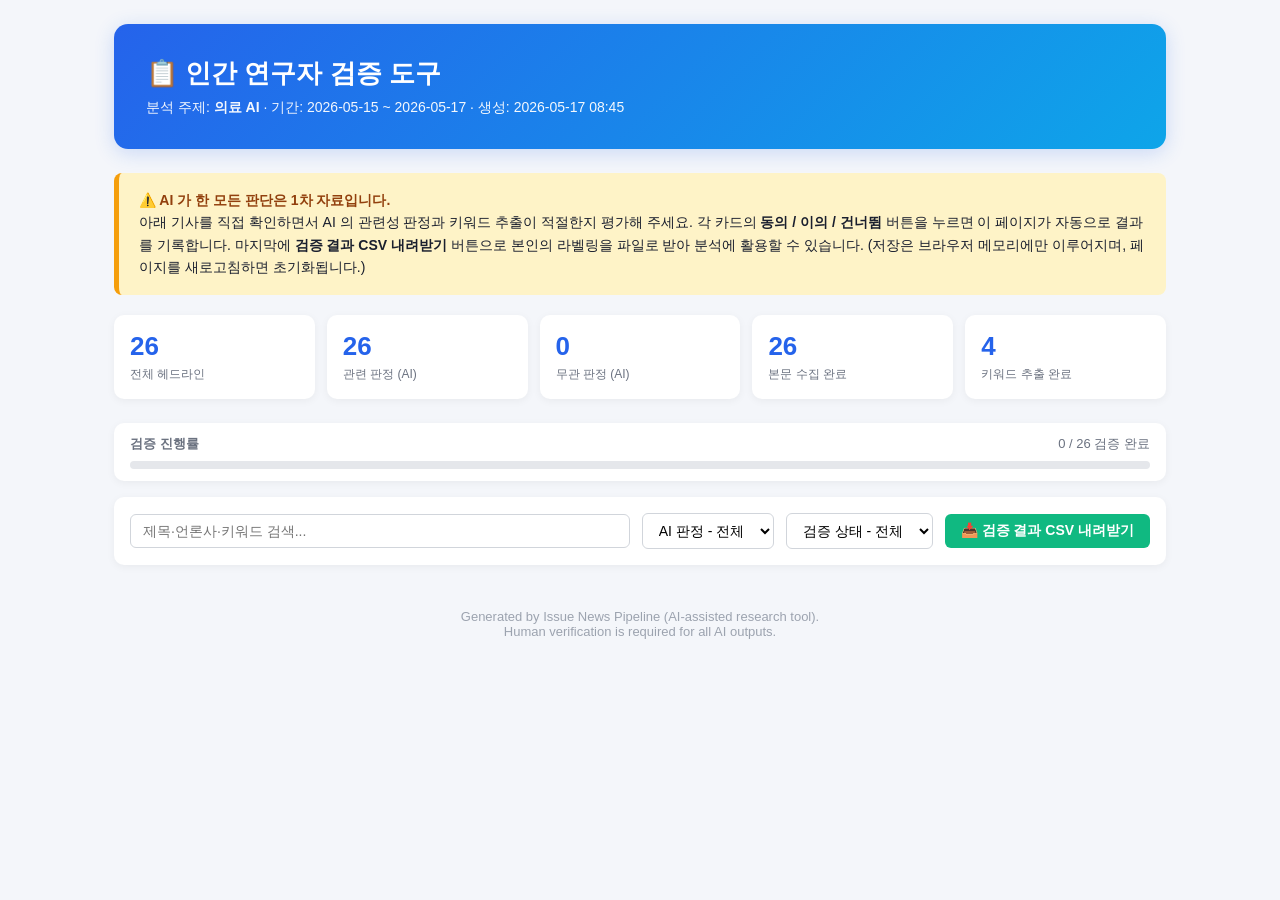
==== verify/verify_MEDICAL_AI.html @ 9b8d92ec "Update verify page for MEDICAL_AI at 2026-05-17 08:46" ====
<!DOCTYPE html>
<html lang="ko">
<head>
<meta charset="utf-8">
<title>의료 AI 검증 도구</title>
<style>
* { box-sizing: border-box; }
body {
    font-family: -apple-system, BlinkMacSystemFont, "Segoe UI", Helvetica, Arial,
                 "Apple SD Gothic Neo", "Malgun Gothic", sans-serif;
    margin: 0; background: #f4f6fa; color: #1a1f2e;
}
.wrap { max-width: 1100px; margin: 0 auto; padding: 24px; }
header {
    background: linear-gradient(135deg, #2563eb, #0ea5e9);
    color: white; padding: 32px; border-radius: 14px;
    margin-bottom: 24px; box-shadow: 0 4px 20px rgba(37,99,235,0.2);
}
header h1 { margin: 0 0 8px 0; font-size: 26px; }
header .sub { font-size: 14px; opacity: 0.95; }
.note {
    background: #fef3c7; border-left: 5px solid #f59e0b;
    padding: 16px 20px; border-radius: 8px; margin-bottom: 20px;
    font-size: 14px; line-height: 1.6;
}
.note strong { color: #92400e; }
.stats {
    display: grid; grid-template-columns: repeat(auto-fit, minmax(160px, 1fr));
    gap: 12px; margin-bottom: 24px;
}
.stat {
    background: white; padding: 16px; border-radius: 10px;
    box-shadow: 0 2px 8px rgba(0,0,0,0.05);
}
.stat .v { font-size: 26px; font-weight: 700; color: #2563eb; }
.stat .l { font-size: 12px; color: #6b7280; margin-top: 4px; }
.controls {
    background: white; padding: 16px; border-radius: 10px;
    margin-bottom: 20px; display: flex; gap: 12px; flex-wrap: wrap;
    align-items: center; box-shadow: 0 2px 8px rgba(0,0,0,0.05);
}
.controls input[type="text"] {
    flex: 1; min-width: 200px; padding: 8px 12px;
    border: 1px solid #d1d5db; border-radius: 6px; font-size: 14px;
}
.controls select {
    padding: 8px 12px; border: 1px solid #d1d5db;
    border-radius: 6px; font-size: 14px; background: white;
}
.btn {
    padding: 8px 16px; border: none; border-radius: 6px;
    font-size: 14px; font-weight: 600; cursor: pointer;
}
.btn-primary { background: #2563eb; color: white; }
.btn-primary:hover { background: #1d4ed8; }
.btn-success { background: #10b981; color: white; }
.btn-success:hover { background: #059669; }
.progress-bar {
    background: white; padding: 12px 16px; border-radius: 10px;
    margin-bottom: 16px; box-shadow: 0 2px 8px rgba(0,0,0,0.05);
}
.progress-bar .bar {
    height: 8px; background: #e5e7eb; border-radius: 4px; overflow: hidden;
}
.progress-bar .fill {
    height: 100%; background: linear-gradient(90deg, #10b981, #059669);
    width: 0%; transition: width 0.3s;
}
.progress-bar .text {
    display: flex; justify-content: space-between; font-size: 13px;
    color: #6b7280; margin-bottom: 8px;
}
.card {
    background: white; padding: 18px; border-radius: 10px;
    margin-bottom: 12px; box-shadow: 0 2px 8px rgba(0,0,0,0.05);
    border-left: 4px solid #e5e7eb;
}
.card.related   { border-left-color: #10b981; }
.card.unrelated { border-left-color: #9ca3af; }
.card.verified-agree    { background: #ecfdf5; }
.card.verified-disagree { background: #fef2f2; }
.card .meta {
    display: flex; gap: 12px; font-size: 12px; color: #6b7280;
    margin-bottom: 8px; flex-wrap: wrap;
}
.card .badge {
    padding: 2px 8px; border-radius: 10px; font-weight: 600;
}
.badge.related   { background: #d1fae5; color: #065f46; }
.badge.unrelated { background: #f3f4f6; color: #4b5563; }
.card h3 {
    margin: 0 0 8px 0; font-size: 16px; color: #1f2937;
}
.card h3 a { color: inherit; text-decoration: none; }
.card h3 a:hover { color: #2563eb; text-decoration: underline; }
.card .preview {
    font-size: 13px; color: #4b5563; margin-bottom: 10px;
    line-height: 1.6;
}
.card .reason {
    background: #f9fafb; padding: 8px 12px; border-radius: 6px;
    font-size: 13px; color: #4b5563; margin-bottom: 10px;
    border-left: 3px solid #d1d5db;
}
.card .reason b { color: #1f2937; }
.card .keywords {
    display: flex; gap: 6px; flex-wrap: wrap; margin-bottom: 10px;
}
.card .keywords .k {
    background: #dbeafe; color: #1e40af; padding: 2px 8px;
    border-radius: 10px; font-size: 12px;
}
.card .actions {
    display: flex; gap: 8px; flex-wrap: wrap;
    margin-top: 10px; padding-top: 10px; border-top: 1px solid #f3f4f6;
}
.card .actions .label {
    font-size: 13px; color: #6b7280; margin-right: 4px;
    align-self: center;
}
.card .actions button {
    padding: 6px 12px; border: 1px solid #d1d5db;
    background: white; border-radius: 6px; cursor: pointer;
    font-size: 13px; font-weight: 500;
}
.card .actions button:hover { background: #f9fafb; }
.card .actions button.active.agree {
    background: #10b981; color: white; border-color: #10b981;
}
.card .actions button.active.disagree {
    background: #ef4444; color: white; border-color: #ef4444;
}
.card .actions button.active.skip {
    background: #6b7280; color: white; border-color: #6b7280;
}
.card .note-input {
    margin-top: 8px; width: 100%; padding: 6px 10px;
    border: 1px solid #e5e7eb; border-radius: 6px; font-size: 13px;
    display: none;
}
.card.verified-disagree .note-input { display: block; }
footer {
    text-align: center; padding: 24px; color: #9ca3af; font-size: 13px;
}
#empty {
    background: white; padding: 40px; border-radius: 10px;
    text-align: center; color: #9ca3af;
}
</style>
</head>
<body>
<div class="wrap">

<header>
    <h1>📋 인간 연구자 검증 도구</h1>
    <div class="sub">분석 주제: <b>의료 AI</b>  ·  기간: 2026-05-15 ~ 2026-05-17  ·  생성: 2026-05-17 08:45</div>
</header>

<div class="note">
    <strong>⚠️ AI 가 한 모든 판단은 1차 자료입니다.</strong><br>
    아래 기사를 직접 확인하면서 AI 의 관련성 판정과 키워드 추출이 적절한지 평가해 주세요.
    각 카드의 <b>동의 / 이의 / 건너뜀</b> 버튼을 누르면 이 페이지가 자동으로 결과를 기록합니다.
    마지막에 <b>검증 결과 CSV 내려받기</b> 버튼으로 본인의 라벨링을 파일로 받아 분석에 활용할 수 있습니다.
    (저장은 브라우저 메모리에만 이루어지며, 페이지를 새로고침하면 초기화됩니다.)
</div>

<div class="stats">
    <div class="stat"><div class="v">26</div><div class="l">전체 헤드라인</div></div>
    <div class="stat"><div class="v">26</div><div class="l">관련 판정 (AI)</div></div>
    <div class="stat"><div class="v">0</div><div class="l">무관 판정 (AI)</div></div>
    <div class="stat"><div class="v">26</div><div class="l">본문 수집 완료</div></div>
    <div class="stat"><div class="v">4</div><div class="l">키워드 추출 완료</div></div>
</div>

<div class="progress-bar">
    <div class="text">
        <span><b>검증 진행률</b></span>
        <span id="prog-text">0 / 26 검증 완료</span>
    </div>
    <div class="bar"><div class="fill" id="prog-fill"></div></div>
</div>

<div class="controls">
    <input type="text" id="search" placeholder="제목·언론사·키워드 검색...">
    <select id="filter-judge">
        <option value="all">AI 판정 - 전체</option>
        <option value="1">관련만</option>
        <option value="0">무관만</option>
    </select>
    <select id="filter-verify">
        <option value="all">검증 상태 - 전체</option>
        <option value="none">미검증만</option>
        <option value="agree">동의만</option>
        <option value="disagree">이의만</option>
        <option value="skip">건너뜀만</option>
    </select>
    <button class="btn btn-success" onclick="downloadCSV()">📥 검증 결과 CSV 내려받기</button>
</div>

<div id="cards"></div>
<div id="empty" style="display:none;">표시할 기사가 없습니다.</div>

<footer>
    Generated by Issue News Pipeline (AI-assisted research tool).<br>
    Human verification is required for all AI outputs.
</footer>

</div>

<script>
const CARDS = [{"url": "https://n.news.naver.com/mnews/article/087/0001193594?sid=102", "date": "20260517", "press": "강원일보", "title": "한림성심대 ‘AID 전환 중점 전문대학 지원사업’ 선정", "preview": "이번 사업은 재단 병원 인프라를 활용해AI의료실무 교육 체계를 정립하는 등AI기반 교육 인프라 구축을 목표로 했다. 또 전 계열 전공별AI·DX 융합 교육을 기반으로 실무 인재 양성도 추진한다. 핵심 전략은 △H-AIDE BASE 구축 △수요자 맞춤형 X-AI융합 실무 교육체제 구축 △AI기반 교수학습 혁신...", "is_related": 1, "reason": "기사의 내용이 의료 AI와 관련된 주제를 다루고 있을 가능성이 있음", "keywords": {}, "body_len": 675}, {"url": "https://n.news.naver.com/mnews/article/011/0004621521?sid=103", "date": "20260517", "press": "서울경제", "title": "“1000건 넘게 수술한 의사보다 낫다” 간 섬유화 예측하는AI등장[헬시...", "preview": "간암 환자의 수술 전략을 결정하는 핵심 정보인 간 섬유화 정도를 수술 중 실시간으로 정확하게 예측하는 인공지능(AI) 기술이 국내의료진에 의해 개발됐다. 간암 수술을 1000건 이상 집도한 외과 의사보다 정확하다는 평가도 나왔다. 삼성서울병원은 최규성·오남기 이식외과 교수와 유학제AI연구센터...", "is_related": 1, "reason": "의료 AI와 관련된 내용을 다루고 있기 때문입니다.", "keywords": {"간 섬유": 6, "간암": 3, "모델": 3, "수술": 3, "임상": 3, "환자": 3, "정확": 2, "진단": 2, "딥러닝": 2, "인공지능": 1}, "body_len": 1467}, {"url": "https://n.news.naver.com/mnews/article/030/0003428362?sid=102", "date": "20260517", "press": "전자신문", "title": "공공병원AI클라우드 전환사업 논란…“범위·기간 모두 과중”", "preview": "국립중앙의료원과 서울의료원을 우선 대상으로AI클라우드 기반 HIS를 구축·적용한다. 두의료원 적용 결과를 토대로 향후 전국 35개 지방 공공의료원으로 확산할 계획이다. 문제는 사업 성격이 '실증'과 '구축'을 동시에 포괄하고 있다는 점이다. 사업자는 전자의무기록(EMR), 처방전달시스템(OCS)...", "is_related": 1, "reason": "기사의 내용이 의료 AI와 관련된 주제를 다루고 있기 때문입니다.", "keywords": {}, "body_len": 1508}, {"url": "https://n.news.naver.com/mnews/article/030/0003428321?sid=102", "date": "20260517", "press": "전자신문", "title": "정은경 장관, 정부대표단 수석대표로 세계보건총회 참석", "preview": "아울러 정 장관은 총회 기간 중 인도네시아, 필리핀, 우크라이나 등 주요 회원국 보건부 장관과 양자 면담을 갖고 △보건의료협력 양해각서(MOU) 체결·갱신 △AI기본의료협력 △의료인 연수 협력 등 국가 간 협력 의제를 폭넓게 논의할 예정이다. 정은경 장관은 “올해 WHO 총회는 故 이종욱 사무총장 서거...", "is_related": 1, "reason": "기사의 내용이 의료 AI와 관련된 주제를 다루고 있을 가능성이 있음", "keywords": {}, "body_len": 1042}, {"url": "https://n.news.naver.com/mnews/article/030/0003428284?sid=100", "date": "20260517", "press": "전자신문", "title": "[6·3 지선 릴터뷰]민형배 “전남·광주 통합 골든타임…AI·에너지 대전...", "preview": "전체의 80%인 16조원은AI·반도체·우주·RE100 산업단지 등 첨단산업 투자에 사용하고, 10%는 청년 주거와 인재 양성, 나머지 10%는 돌봄·의료등 사회안전망 구축에 투입할 계획이다. 민 후보는 “통합특별시가 전략적으로 투자해 기업 지분을 확보하는 방식으로 300조원 이상의 민간 투자를 끌어낼 수 있다”고...", "is_related": 1, "reason": "기사의 내용이 의료 AI와 관련된 주제를 다루고 있을 가능성이 있음", "keywords": {}, "body_len": 2312}, {"url": "https://n.news.naver.com/mnews/article/030/0003428213?sid=105", "date": "20260517", "press": "전자신문", "title": "랜섬웨어 공포에 병원이 움직였다…의료보안관제 가입 급증", "preview": "정부가의료 AI도입 활성화에 나서고 환자 데이터 교류와 공동연구가 활발해진 점도 영향을 미쳤다. 의료 데이터 활용이 확대되는 만큼 유출 가능성에 대한 우려도 커졌기 때문이다. 한국보건사회연구원이 국내 의료기관 사이버 보안 침해 사례를 분석한 결과 공격은 주로 의료기관 핵심 운영 자산에...", "is_related": 1, "reason": "기사의 내용이 의료 AI와 관련된 주제를 다루고 있을 가능성이 있음", "keywords": {}, "body_len": 1359}, {"url": "https://n.news.naver.com/mnews/article/032/0003446058?sid=103", "date": "20260516", "press": "경향신문", "title": "“ ‘지·필·공(지역·필수·공공의료)’ 대표…AI더해 플랫폼 병원 모...", "preview": "지역사회의 필수의료를 최전선에서 담당해야 한다는 책무는 무겁지만 공적의료를 제공하면서 불가피하게 감당해야 할 부담이 경영지표상의 적자로 나타나는 데엔 비판이 뒤따른다. 또한 공공의료의 질적 수준을 높여야 한다는 목소리는 큰 반면 그에 걸맞은 지원에는 인색해지는 현실 역시 만만치 않다. 지역...", "is_related": 1, "reason": "기사의 내용이 의료 AI와 관련된 주제를 다루고 있을 가능성이 있음", "keywords": {}, "body_len": 3496}, {"url": "https://n.news.naver.com/mnews/article/022/0004128494?sid=103", "date": "20260516", "press": "세계일보", "title": "인류 문명 재건할 ‘양자 전능 시대’ 온다", "preview": "0 시대가 산업과 경제,의료, 금융, 기후 대응 분야를 어떻게 바꿔놓을지 구체적으로 전망한다. 저자는 20세기의 ‘퀀텀 1.0’이 양자세계의 기묘한 현상을 발견하고 이해하는 시대였다면, ‘퀀텀 2.0’은 그 기묘함 자체를 기술 자원으로 활용하는 시대라고 설명한다.AI생성 이미지 책에 따르면, 20세기의...", "is_related": 1, "reason": "기사의 내용이 의료 AI와 관련된 주제를 다루고 있기 때문입니다.", "keywords": {}, "body_len": 2706}, {"url": "https://n.news.naver.com/mnews/article/353/0000055449?sid=102", "date": "20260516", "press": "중앙SUNDAY", "title": "우리 곁의 펫지피티", "preview": "미국 식품의약국(FDA)도AI반려·돌봄 로봇이 치매 환자의 고립감 완화와 고령층의 우울증 해소 등에 도움을 준다고 인정하고 기준을 충족한AI로봇을 정식의료기기로 승인하고 있다. 이귀옥 세종대 교수는 “최근 연구에 따르면AI반려·돌봄 로봇의 효용성을 높이기 위해서는 간호사나 요양보호사...", "is_related": 1, "reason": "기사의 내용이 의료 AI와 관련된 주제를 다루고 있을 가능성이 있음", "keywords": {}, "body_len": 2565}, {"url": "https://n.news.naver.com/mnews/article/005/0001849105?sid=101", "date": "20260515", "press": "국민일보", "title": "국방 자주권 위한 ‘소버린AI’ 첫발… SKT, 에이닷엑스로 국방 AX 추진", "preview": "김명국 SK텔레콤 인더스트리얼AI본부장은 “SK텔레콤의AI기술력부터 데이터센터, 통신을 아우르는 통합 역량을 바탕으로 K-국방 경쟁력 강화에 기여하게 돼 의미가 크다”며 “향후 금융·제조·의료·공공 등 영역에서AI활용을 확산해 K-AI경쟁력을 강화해 나갈 것”이라고 밝혔다. 전준범 국방부...", "is_related": 1, "reason": "의료 AI와 관련된 내용을 다루고 있기 때문입니다.", "keywords": {"의료": 1}, "body_len": 1053}, {"url": "https://n.news.naver.com/mnews/article/656/0000176398?sid=110", "date": "20260515", "press": "대전일보", "title": "[의료칼럼] 지속 가능한 건강을 위한 '재활 철학'", "preview": "앞으로의의료는AI와 웨어러블 기술이 함께하는 방향으로 발전할 것이다. 손목 위의 시계가 혈압 변화를 감지하고 건강 이상 신호를 먼저 알려주는 시대다. 하지만 기술은 어디까지나 길을 비춰주는 도구일 뿐이다. 결국 그 길을 걷는 것은 자신의 몸을 돌보려는 인간의 의지다. 중요한 것은 데이터를 맹신하는...", "is_related": 1, "reason": "기사의 내용이 의료 AI와 관련된 주제를 다루고 있을 가능성이 있음", "keywords": {}, "body_len": 1146}, {"url": "https://n.news.naver.com/mnews/article/020/0003719813?sid=102", "date": "20260515", "press": "동아일보", "title": "글로벌AI-방산-반도체 인재 양성… 매머드급 국가거점국립대로 새 도약", "preview": "최근 교육부 ‘AI 분야 첨단산업 인재 양성 부트캠프’ 대학으로 선정돼 클라우드 기반 AI 서비스, 생성형 AI 및 대규모 언어모델 운영(LLMOps),의료 AI같은 특화한 트랙을 운영하고 있다. 반도체-방위산업 메카 혁신은 반도체와 방위산업으로 이어진다. 반도체 분야에서는 ‘반도체특성화대학 지원 사업’...", "is_related": 1, "reason": "의료 AI와 관련된 내용이 포함되어 있을 가능성이 있음", "keywords": {}, "body_len": 2252}, {"url": "https://n.news.naver.com/mnews/article/011/0004621070?sid=103", "date": "20260515", "press": "서울경제", "title": "밤중 산소포화도 떨어진 환자 3분만에 대처…어떻게 가능했을까", "preview": "세브란스병원은 향후 이 시스템을 인공지능(AI) 기반 예측 기술과 연계해 더욱 고도화할 계획이다. 현재 상태를 확인하는 수준을 넘어, 축적된 데이터를 기반으로 환자의 상태 악화를 사전에 예측하고의료진에게 알리는 방향으로 발전시키는 데 목표를 둔다. 이강영 세브란스병원장은 “24시간 전 병동의 모든...", "is_related": 1, "reason": "기사의 내용이 의료 AI와 관련된 주제를 다루고 있을 가능성이 있음", "keywords": {}, "body_len": 2006}, {"url": "https://n.news.naver.com/mnews/article/081/0003643907?sid=110", "date": "20260515", "press": "서울신문", "title": "[기고] 과학 혁신의 답 ‘질문’에서 찾는다", "preview": "이는 향후 인공지능(AI), 정밀의료, 신약 개발 등 국가 전략 분야의 경쟁력을 결정짓는 핵심 자산이 될 것이다. 제도 변화의 진정한 가치는 연구 생태계의 구조적 변화에 있다. 이제 연구자는 자율성을 보장받는 동시에 그에 걸맞은 책임성을 요구받게 된다. 학회 또한 단순한 학술 모임을 넘어 정부의 정책...", "is_related": 1, "reason": "기사의 내용이 의료 AI와 관련된 주제를 다루고 있을 가능성이 있음", "keywords": {}, "body_len": 1696}, {"url": "https://n.news.naver.com/mnews/article/081/0003643934?sid=102", "date": "20260515", "press": "서울신문", "title": "[서울신문·삼성 공동 캠페인] 집에서 청진기 대면 의사가 처방… 지역...", "preview": "의료사각 없애는 ‘비대면 진료 플랫폼’ 소아과 부족한 지역의 ‘오픈런’ 해결 가정 측정 데이터 기반해 영상 진료 복지 사각 줄이는 ‘초단기 돌봄... 인공지능(AI) 기술도 적용됐다. 측정 데이터 품질을AI가 1차 점검해 불명확할 경우 재측정을 안내하는 방식이다. 인제대 기술지주 자회사인...", "is_related": 1, "reason": "기사의 내용이 의료 AI와 관련된 주제를 다루고 있을 가능성이 있음", "keywords": {}, "body_len": 2963}, {"url": "https://n.news.naver.com/mnews/article/081/0003643956?sid=102", "date": "20260515", "press": "서울신문", "title": "관악S밸리처럼… 청소년 창업 정신 ‘쑥쑥’", "preview": "올해는 5월부터 7월까지 미림마이스터고, 영락고, 영락의료과학고, 서울관광고 등 4개 고교에서 학년별 특강과 창업 동아리 맞춤형 교육 등을 총 8회에... 또한 서주호 솔리브벤처스 대표, 김기환 위페어 대표 등 인공지능(AI) 기반 교육정보기술(에듀테크) 분야나 생명공학 산업에서 두각을 나타낸 스타트업...", "is_related": 1, "reason": "기사의 내용이 의료 AI와 관련된 주제를 다루고 있기 때문입니다.", "keywords": {}, "body_len": 805}, {"url": "https://n.news.naver.com/mnews/article/081/0003643992?sid=110", "date": "20260515", "press": "서울신문", "title": "[지방시대] 광주·전남 통합, 백년대계 돼야", "preview": "청년과 자본, 기업과 대학,의료와 문화가 서울·수도권으로 쏠리는 동안 지역은 소멸의 경고음을 울려 왔다. 이러한 현실에서 광주·전남 통합은 단순한... 광주가 보유한 인공지능(AI) 산업 기반과 전남의 에너지·신재생 자원은 상호 보완성이 크다. 여기에 반도체와 데이터 산업까지 결합되면 광주·전남은 단순...", "is_related": 1, "reason": "기사의 내용이 의료 AI와 관련된 주제를 다루고 있을 가능성이 있음", "keywords": {}, "body_len": 1690}, {"url": "https://n.news.naver.com/mnews/article/014/0005521840?sid=103", "date": "20260515", "press": "파이낸셜뉴스", "title": "\"호르몬은 우리 몸을 읽는 언어…하루 15분만 햇볕 쬐어도 균형생겨\" [W...", "preview": "HLB라이프케어가 최근 출시한 개인용 체내 연속혈당측정기(CGM) '피코링'은 식품의약품안전처로부터 3등급의료기기 허가를 받았다. 안 교수는 피코링 같은 웨어러블 기기가 혈당을 넘어 다양한 호르몬을 측정하고, 이를AI가 분석해 개인 맞춤형 건강 관리 솔루션을 제공하는 방식으로 발전할 것이라고 했다....", "is_related": 1, "reason": "기사의 내용이 의료 AI와 관련된 주제를 다루고 있을 가능성이 있음", "keywords": {"호르몬": 5, "AI": 3, "개인": 3, "관리": 3, "분석": 3, "예방": 3, "건강": 2, "예측": 2, "의료": 2, "측정": 2}, "body_len": 1957}, {"url": "https://n.news.naver.com/mnews/article/028/0002805169?sid=102", "date": "20260515", "press": "한겨레", "title": "김종진 “삼성전자 노사 ‘연대기금’ 출연해 반도체 생태계·노동격차...", "preview": "에이아이(AI) 반도체 상생기금을 만들어 연구개발(R&D)부터 협력업체 지원 등 지속 가능한 반도체 생태계를 만들 수 있다”고 강조했다. 그는 민주노총의 산업별노조인 보건의료노조의 사례를 들었다. 김 소장은 “초기업노조인 보건의료노조는 임금 인상만 요구하지 않는다.의료의 공공성 등 산업의 문제를...", "is_related": 1, "reason": "기사의 내용이 의료 AI와 관련된 주제를 다루고 있을 가능성이 있음", "keywords": {}, "body_len": 1389}, {"url": "https://n.news.naver.com/mnews/article/015/0005287624?sid=101", "date": "20260515", "press": "한국경제", "title": "\"이제는AI효율전쟁…한국 기업들에 기회 충분하다\"", "preview": "AI기반의료서비스 기업인 임프리메드의 임성원 대표는 “세포 데이터로 약물 반응과 생존율을 예측해 암 치료 성과를 높였다”고 소개했다. 리걸테크 기업 엘박스의 이진 대표는 “에이전트AI로 추론 능력이 극대화하면서 데이터가 더욱 중요해졌다”고 했다.", "is_related": 1, "reason": "기사의 내용이 의료 AI와 관련된 주제를 다루고 있기 때문입니다.", "keywords": {}, "body_len": 2315}, {"url": "https://n.news.naver.com/mnews/article/015/0005287530?sid=103", "date": "20260515", "press": "한국경제", "title": "[책마을] 양자의 기묘함을 제어하는 시대가 왔다", "preview": "3000억년에 겨우 1초의 오차를 보이는 양자 시계는 금융 시장의 거래 속도를 재정의하고 있으며,의료현장에서는 뇌의 미세한 자기 신호를 읽어 신경... 미국과 중국, 유럽의 빅테크 기업들이 ‘양자 우위’를 두고 경쟁하는 현실, 기존 암호체계가 무력화될 가능성,AI와 양자컴퓨팅의 결합이 가져올 윤리적...", "is_related": 1, "reason": "기사의 내용이 의료 AI와 관련된 주제를 다루고 있을 가능성이 있음", "keywords": {}, "body_len": 1615}, {"url": "https://n.news.naver.com/mnews/article/015/0005287229?sid=110", "date": "20260515", "press": "한국경제", "title": "[사설] '복지국가' 스웨덴의 변신…민영화·감세로 경제활력 되찾아", "preview": "의료·교육·복지급여 등 스웨덴의 공공 지출 비중은 미국과 비슷한 수준인 GDP의 24%로 떨어졌다. 30%를 넘는 프랑스 이탈리아 등보다 훨씬 낮다. 3년 연속... 민영화된 병원들은 인공지능(AI) 기술을 빠르게 접목해 더 적은 비용으로 더 많은 성과를 내고 있다. 물론 스웨덴과 같은 과감한 개혁이 모두를...", "is_related": 1, "reason": "기사의 내용이 의료 AI와 관련된 주제를 다루고 있을 가능성이 있음", "keywords": {"기술": 1, "병원": 1, "비용": 1, "성과": 1, "인공지능": 1}, "body_len": 1027}, {"url": "https://n.news.naver.com/mnews/article/469/0000930859?sid=100", "date": "20260515", "press": "한국일보", "title": "추경호 \"민주당 오만이 하늘 찔러... '보수 심장' 대구서 헌법 가치·경...", "preview": "인공지능(AI)·로봇·모빌리티·반도체·바이오 등을 중심으로 산업 구조를 전환하겠다. 또의료·문화·관광 분야 경쟁력이 강한 도시인 만큼 서비스 산업을 육성하고 창업을 활성화시키겠다. 동시에 추경 편성을 통해 택시와 전통시장, 골목상권 등 민생 숨통을 틔우겠다.\" -경제 활성화를 위해선 기업 유치가...", "is_related": 1, "reason": "기사의 내용이 의료 AI와 관련된 주제를 다루고 있을 가능성이 있음", "keywords": {}, "body_len": 3421}, {"url": "https://n.news.naver.com/mnews/article/016/0002643979?sid=100", "date": "20260515", "press": "헤럴드경제", "title": "“정주여건 해결…부울경도 ‘수도권’될 것” [6·3 지방선거 인터뷰]", "preview": "[김경수 후보 캠프 제공] 김경수 더불어민주당 경남지사 후보는 “교통,의료등 정주여건을 해결하면 부울경(부산·울산·경남)도 또 하나의 수도권이 될...AI대전환과 연구개발 투자가 필요하다. 정부의 집중적 투자도 있어야 하고, 규제도 걸림돌이다. 메가특구를 통해 주력 업종들이 발전 속도를 내는 데...", "is_related": 1, "reason": "기사의 내용이 의료 AI와 관련된 주제를 다루고 있을 가능성이 있음", "keywords": {}, "body_len": 1913}, {"url": "https://n.news.naver.com/mnews/article/016/0002643924?sid=101", "date": "20260515", "press": "헤럴드경제", "title": "“팔천피는 중간역, ‘만스피’도 가능…반도체 더 간다”", "preview": "조수홍 센터장은 “주식시장의 추세 변환 요인은AI캐즘”이라며 “이 트리거로 고려해 볼 수 있는 요인은 경제성 부족에 따른 투자 규모 축소, 금융,의료등 자율 에이전트 관련 사고 등에 의한 신뢰성 및 안정성 훼손, 그에 따른 법적 규제 확대, 인프라 병목으로 인한 발전 지연”이라고 강조했다....", "is_related": 1, "reason": "기사의 내용이 의료 AI와 관련된 주제를 다루고 있을 가능성이 있음", "keywords": {}, "body_len": 2744}, {"url": "https://n.news.naver.com/mnews/article/016/0002643913?sid=102", "date": "20260515", "press": "헤럴드경제", "title": "인사", "preview": "이동연 ▷의료혁신실장 이순태 ▷대외협력실장 이승미 ▷정보화실장 이호영 ▷국제사업실장 권우일 ▷의학역사문화원장 박상민 ▷진료자원실장 송재진 ▷중앙심뇌혈관질환센터장 정근화 ▷헬스케어AI연구원장 이형철 ▷연구기획관리실장 이승표 ▷강남센터 부원장 최수연 ▷강남센터 헬스케어연구소장...", "is_related": 1, "reason": "기사의 내용이 의료 AI와 관련된 주제를 다루고 있을 가능성이 있음", "keywords": {}, "body_len": 526}];
const verdicts = {};   // url → 'agree' | 'disagree' | 'skip'
const notes    = {};   // url → 이의 메모

function escapeHtml(s) {
    return (s || '').replace(/[&<>"']/g, c => ({
        '&': '&amp;', '<': '&lt;', '>': '&gt;', '"': '&quot;', "'": '&#39;'
    }[c]));
}

function formatDate(d) {
    if (!d || d.length !== 8) return d || '';
    return d.substring(0,4) + '-' + d.substring(4,6) + '-' + d.substring(6,8);
}

function renderCard(c) {
    const judge = c.is_related === 1
        ? '<span class="badge related">AI: 관련</span>'
        : '<span class="badge unrelated">AI: 무관</span>';
    const verdict = verdicts[c.url];
    const cls = c.is_related === 1 ? 'related' : 'unrelated';
    const verifyCls = verdict === 'agree' ? ' verified-agree' :
                      verdict === 'disagree' ? ' verified-disagree' : '';

    let kwHtml = '';
    if (c.keywords && Object.keys(c.keywords).length > 0) {
        kwHtml = '<div class="keywords"><span style="font-size:12px;color:#6b7280;">키워드:</span>';
        for (const [w, f] of Object.entries(c.keywords)) {
            kwHtml += `<span class="k">${escapeHtml(w)} <small>(${f})</small></span>`;
        }
        kwHtml += '</div>';
    }

    const reason = c.reason ? `<div class="reason"><b>AI 판정 사유:</b> ${escapeHtml(c.reason)}</div>` : '';
    const noteVal = notes[c.url] || '';

    return `
    <div class="card ${cls}${verifyCls}" data-url="${escapeHtml(c.url)}">
        <div class="meta">
            ${judge}
            <span>📅 ${formatDate(c.date)}</span>
            <span>📰 ${escapeHtml(c.press)}</span>
            ${c.body_len > 0 ? `<span>📄 본문 ${c.body_len.toLocaleString()}자</span>` : ''}
        </div>
        <h3><a href="${escapeHtml(c.url)}" target="_blank">${escapeHtml(c.title)}</a></h3>
        <div class="preview">${escapeHtml(c.preview)}</div>
        ${reason}
        ${kwHtml}
        <div class="actions">
            <span class="label">사람 검증:</span>
            <button class="agree ${verdict==='agree'?'active':''}" onclick="setVerdict('${escapeHtml(c.url)}','agree')">✓ 동의</button>
            <button class="disagree ${verdict==='disagree'?'active':''}" onclick="setVerdict('${escapeHtml(c.url)}','disagree')">✗ 이의</button>
            <button class="skip ${verdict==='skip'?'active':''}" onclick="setVerdict('${escapeHtml(c.url)}','skip')">⊘ 건너뜀</button>
        </div>
        <input type="text" class="note-input" placeholder="이의 메모 (선택)" value="${escapeHtml(noteVal)}" oninput="setNote('${escapeHtml(c.url)}', this.value)">
    </div>`;
}

function setVerdict(url, v) {
    if (verdicts[url] === v) {
        delete verdicts[url];   // 같은 버튼 다시 누르면 해제
    } else {
        verdicts[url] = v;
    }
    saveProgress();
    render();
}

function setNote(url, val) {
    notes[url] = val;
    saveProgress();
}

function saveProgress() {
    try {
        const data = JSON.stringify({verdicts, notes});
        // localStorage 가 가능하면 저장, 안 되면 무시
        if (typeof(Storage) !== 'undefined') {
            localStorage.setItem('verify_progress_' + window.location.pathname, data);
        }
    } catch(e) {}
}

function loadProgress() {
    try {
        if (typeof(Storage) !== 'undefined') {
            const raw = localStorage.getItem('verify_progress_' + window.location.pathname);
            if (raw) {
                const d = JSON.parse(raw);
                Object.assign(verdicts, d.verdicts || {});
                Object.assign(notes, d.notes || {});
            }
        }
    } catch(e) {}
}

function render() {
    const searchTerm = document.getElementById('search').value.toLowerCase();
    const fJudge  = document.getElementById('filter-judge').value;
    const fVerify = document.getElementById('filter-verify').value;

    const filtered = CARDS.filter(c => {
        if (fJudge !== 'all' && c.is_related !== parseInt(fJudge)) return false;
        const v = verdicts[c.url];
        if (fVerify === 'none' && v) return false;
        if (fVerify === 'agree'    && v !== 'agree') return false;
        if (fVerify === 'disagree' && v !== 'disagree') return false;
        if (fVerify === 'skip'     && v !== 'skip') return false;
        if (searchTerm) {
            const blob = (c.title + ' ' + c.preview + ' ' + c.press + ' ' +
                          Object.keys(c.keywords || {}).join(' ')).toLowerCase();
            if (!blob.includes(searchTerm)) return false;
        }
        return true;
    });

    const container = document.getElementById('cards');
    const empty = document.getElementById('empty');
    if (filtered.length === 0) {
        container.innerHTML = '';
        empty.style.display = 'block';
    } else {
        empty.style.display = 'none';
        container.innerHTML = filtered.map(renderCard).join('');
    }

    // 진행률
    const done = Object.keys(verdicts).length;
    const total = CARDS.length;
    const pct = total > 0 ? (done / total * 100) : 0;
    document.getElementById('prog-fill').style.width = pct + '%';
    document.getElementById('prog-text').textContent = `${done} / ${total} 검증 완료 (${pct.toFixed(1)}%)`;
}

function downloadCSV() {
    let csv = 'url,publish_date,press,title,preview,is_related,ai_reason,keywords,verdict,note
';
    for (const c of CARDS) {
        const v = verdicts[c.url] || '';
        const n = (notes[c.url] || '').replace(/"/g, '""');
        const kws = Object.entries(c.keywords || {}).map(([k,f]) => `${k}:${f}`).join(';');
        const fields = [
            c.url, formatDate(c.date), c.press, c.title,
            (c.preview || '').replace(/
/g, ' '),
            c.is_related, c.reason, kws, v, n
        ].map(s => `"${String(s).replace(/"/g, '""')}"`);
        csv += fields.join(',') + '
';
    }
    const blob = new Blob(["﻿" + csv], {type: 'text/csv;charset=utf-8'});
    const url  = URL.createObjectURL(blob);
    const a = document.createElement('a');
    a.href = url;
    a.download = 'verification_MEDICAL_AI.csv';
    document.body.appendChild(a);
    a.click();
    document.body.removeChild(a);
}

// 이벤트 연결
document.getElementById('search').addEventListener('input', render);
document.getElementById('filter-judge').addEventListener('change', render);
document.getElementById('filter-verify').addEventListener('change', render);

// 초기화
loadProgress();
render();
</script>
</body>
</html>
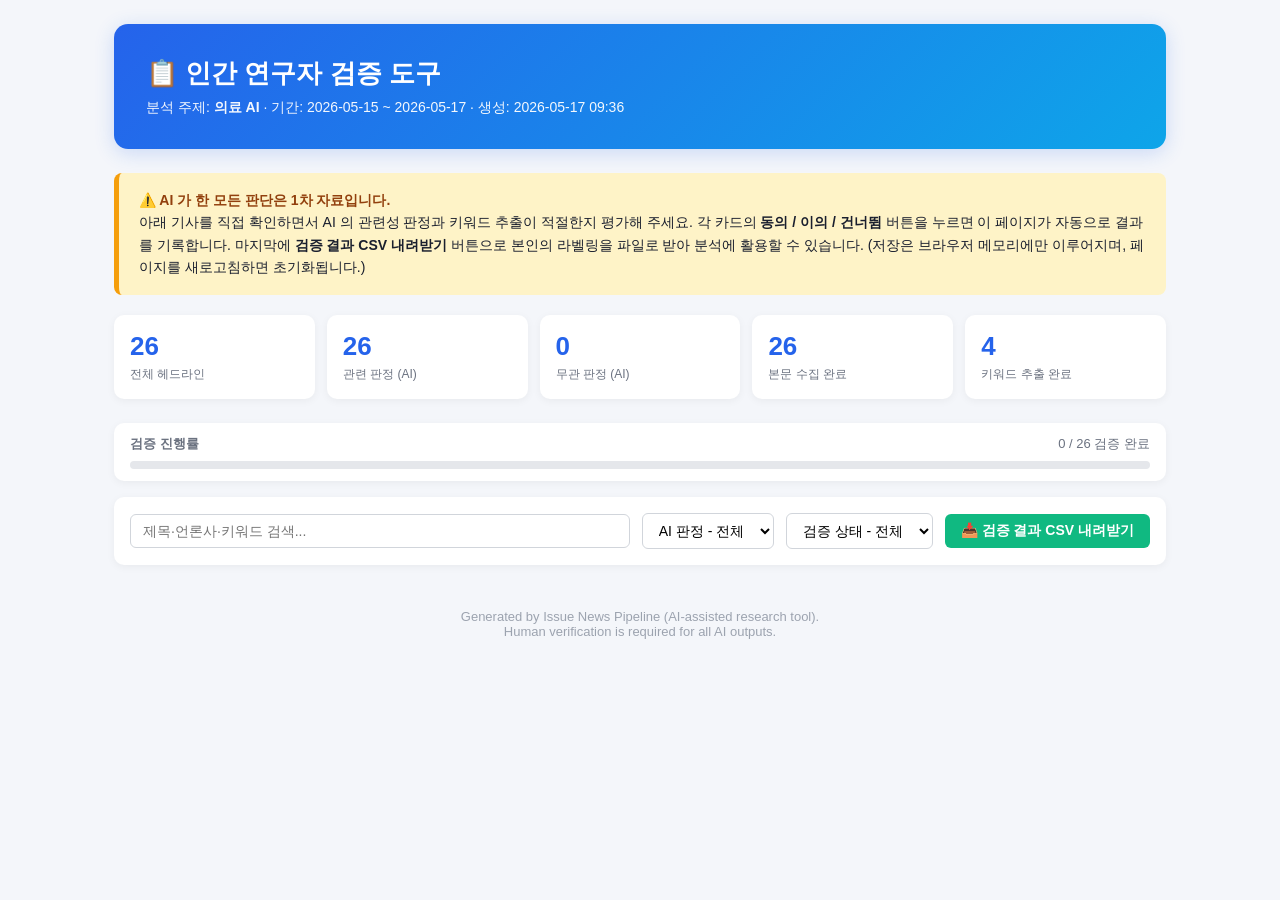
==== commit 190daa83: "Update verify page for MEDICAL_AI at 2026-05-17 09:36" ====
--- a/verify/verify_MEDICAL_AI.html
+++ b/verify/verify_MEDICAL_AI.html
@@ -153,7 +153,7 @@
 
 <header>
     <h1>📋 인간 연구자 검증 도구</h1>
-    <div class="sub">분석 주제: <b>의료 AI</b>  ·  기간: 2026-05-15 ~ 2026-05-17  ·  생성: 2026-05-17 08:45</div>
+    <div class="sub">분석 주제: <b>의료 AI</b>  ·  기간: 2026-05-15 ~ 2026-05-17  ·  생성: 2026-05-17 09:36</div>
 </header>
 
 <div class="note">
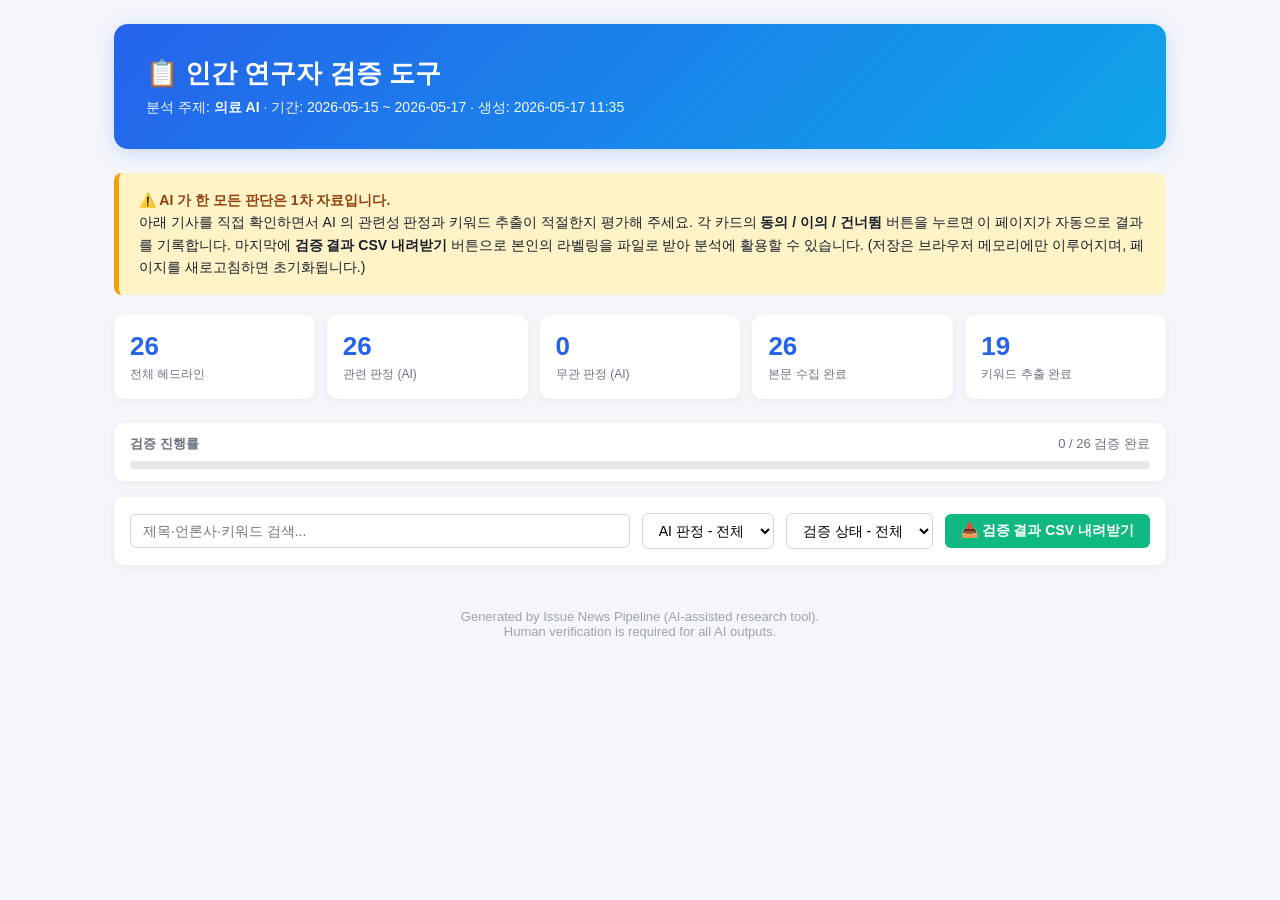
==== commit 020d1b5d: "Update verify page for MEDICAL_AI at 2026-05-17 11:35" ====
--- a/verify/verify_MEDICAL_AI.html
+++ b/verify/verify_MEDICAL_AI.html
@@ -153,7 +153,7 @@
 
 <header>
     <h1>📋 인간 연구자 검증 도구</h1>
-    <div class="sub">분석 주제: <b>의료 AI</b>  ·  기간: 2026-05-15 ~ 2026-05-17  ·  생성: 2026-05-17 09:36</div>
+    <div class="sub">분석 주제: <b>의료 AI</b>  ·  기간: 2026-05-15 ~ 2026-05-17  ·  생성: 2026-05-17 11:35</div>
 </header>
 
 <div class="note">
@@ -169,7 +169,7 @@
     <div class="stat"><div class="v">26</div><div class="l">관련 판정 (AI)</div></div>
     <div class="stat"><div class="v">0</div><div class="l">무관 판정 (AI)</div></div>
     <div class="stat"><div class="v">26</div><div class="l">본문 수집 완료</div></div>
-    <div class="stat"><div class="v">4</div><div class="l">키워드 추출 완료</div></div>
+    <div class="stat"><div class="v">19</div><div class="l">키워드 추출 완료</div></div>
 </div>
 
 <div class="progress-bar">
@@ -208,7 +208,7 @@
 </div>
 
 <script>
-const CARDS = [{"url": "https://n.news.naver.com/mnews/article/087/0001193594?sid=102", "date": "20260517", "press": "강원일보", "title": "한림성심대 ‘AID 전환 중점 전문대학 지원사업’ 선정", "preview": "이번 사업은 재단 병원 인프라를 활용해AI의료실무 교육 체계를 정립하는 등AI기반 교육 인프라 구축을 목표로 했다. 또 전 계열 전공별AI·DX 융합 교육을 기반으로 실무 인재 양성도 추진한다. 핵심 전략은 △H-AIDE BASE 구축 △수요자 맞춤형 X-AI융합 실무 교육체제 구축 △AI기반 교수학습 혁신...", "is_related": 1, "reason": "기사의 내용이 의료 AI와 관련된 주제를 다루고 있을 가능성이 있음", "keywords": {}, "body_len": 675}, {"url": "https://n.news.naver.com/mnews/article/011/0004621521?sid=103", "date": "20260517", "press": "서울경제", "title": "“1000건 넘게 수술한 의사보다 낫다” 간 섬유화 예측하는AI등장[헬시...", "preview": "간암 환자의 수술 전략을 결정하는 핵심 정보인 간 섬유화 정도를 수술 중 실시간으로 정확하게 예측하는 인공지능(AI) 기술이 국내의료진에 의해 개발됐다. 간암 수술을 1000건 이상 집도한 외과 의사보다 정확하다는 평가도 나왔다. 삼성서울병원은 최규성·오남기 이식외과 교수와 유학제AI연구센터...", "is_related": 1, "reason": "의료 AI와 관련된 내용을 다루고 있기 때문입니다.", "keywords": {"간 섬유": 6, "간암": 3, "모델": 3, "수술": 3, "임상": 3, "환자": 3, "정확": 2, "진단": 2, "딥러닝": 2, "인공지능": 1}, "body_len": 1467}, {"url": "https://n.news.naver.com/mnews/article/030/0003428362?sid=102", "date": "20260517", "press": "전자신문", "title": "공공병원AI클라우드 전환사업 논란…“범위·기간 모두 과중”", "preview": "국립중앙의료원과 서울의료원을 우선 대상으로AI클라우드 기반 HIS를 구축·적용한다. 두의료원 적용 결과를 토대로 향후 전국 35개 지방 공공의료원으로 확산할 계획이다. 문제는 사업 성격이 '실증'과 '구축'을 동시에 포괄하고 있다는 점이다. 사업자는 전자의무기록(EMR), 처방전달시스템(OCS)...", "is_related": 1, "reason": "기사의 내용이 의료 AI와 관련된 주제를 다루고 있기 때문입니다.", "keywords": {}, "body_len": 1508}, {"url": "https://n.news.naver.com/mnews/article/030/0003428321?sid=102", "date": "20260517", "press": "전자신문", "title": "정은경 장관, 정부대표단 수석대표로 세계보건총회 참석", "preview": "아울러 정 장관은 총회 기간 중 인도네시아, 필리핀, 우크라이나 등 주요 회원국 보건부 장관과 양자 면담을 갖고 △보건의료협력 양해각서(MOU) 체결·갱신 △AI기본의료협력 △의료인 연수 협력 등 국가 간 협력 의제를 폭넓게 논의할 예정이다. 정은경 장관은 “올해 WHO 총회는 故 이종욱 사무총장 서거...", "is_related": 1, "reason": "기사의 내용이 의료 AI와 관련된 주제를 다루고 있을 가능성이 있음", "keywords": {}, "body_len": 1042}, {"url": "https://n.news.naver.com/mnews/article/030/0003428284?sid=100", "date": "20260517", "press": "전자신문", "title": "[6·3 지선 릴터뷰]민형배 “전남·광주 통합 골든타임…AI·에너지 대전...", "preview": "전체의 80%인 16조원은AI·반도체·우주·RE100 산업단지 등 첨단산업 투자에 사용하고, 10%는 청년 주거와 인재 양성, 나머지 10%는 돌봄·의료등 사회안전망 구축에 투입할 계획이다. 민 후보는 “통합특별시가 전략적으로 투자해 기업 지분을 확보하는 방식으로 300조원 이상의 민간 투자를 끌어낼 수 있다”고...", "is_related": 1, "reason": "기사의 내용이 의료 AI와 관련된 주제를 다루고 있을 가능성이 있음", "keywords": {}, "body_len": 2312}, {"url": "https://n.news.naver.com/mnews/article/030/0003428213?sid=105", "date": "20260517", "press": "전자신문", "title": "랜섬웨어 공포에 병원이 움직였다…의료보안관제 가입 급증", "preview": "정부가의료 AI도입 활성화에 나서고 환자 데이터 교류와 공동연구가 활발해진 점도 영향을 미쳤다. 의료 데이터 활용이 확대되는 만큼 유출 가능성에 대한 우려도 커졌기 때문이다. 한국보건사회연구원이 국내 의료기관 사이버 보안 침해 사례를 분석한 결과 공격은 주로 의료기관 핵심 운영 자산에...", "is_related": 1, "reason": "기사의 내용이 의료 AI와 관련된 주제를 다루고 있을 가능성이 있음", "keywords": {}, "body_len": 1359}, {"url": "https://n.news.naver.com/mnews/article/032/0003446058?sid=103", "date": "20260516", "press": "경향신문", "title": "“ ‘지·필·공(지역·필수·공공의료)’ 대표…AI더해 플랫폼 병원 모...", "preview": "지역사회의 필수의료를 최전선에서 담당해야 한다는 책무는 무겁지만 공적의료를 제공하면서 불가피하게 감당해야 할 부담이 경영지표상의 적자로 나타나는 데엔 비판이 뒤따른다. 또한 공공의료의 질적 수준을 높여야 한다는 목소리는 큰 반면 그에 걸맞은 지원에는 인색해지는 현실 역시 만만치 않다. 지역...", "is_related": 1, "reason": "기사의 내용이 의료 AI와 관련된 주제를 다루고 있을 가능성이 있음", "keywords": {}, "body_len": 3496}, {"url": "https://n.news.naver.com/mnews/article/022/0004128494?sid=103", "date": "20260516", "press": "세계일보", "title": "인류 문명 재건할 ‘양자 전능 시대’ 온다", "preview": "0 시대가 산업과 경제,의료, 금융, 기후 대응 분야를 어떻게 바꿔놓을지 구체적으로 전망한다. 저자는 20세기의 ‘퀀텀 1.0’이 양자세계의 기묘한 현상을 발견하고 이해하는 시대였다면, ‘퀀텀 2.0’은 그 기묘함 자체를 기술 자원으로 활용하는 시대라고 설명한다.AI생성 이미지 책에 따르면, 20세기의...", "is_related": 1, "reason": "기사의 내용이 의료 AI와 관련된 주제를 다루고 있기 때문입니다.", "keywords": {}, "body_len": 2706}, {"url": "https://n.news.naver.com/mnews/article/353/0000055449?sid=102", "date": "20260516", "press": "중앙SUNDAY", "title": "우리 곁의 펫지피티", "preview": "미국 식품의약국(FDA)도AI반려·돌봄 로봇이 치매 환자의 고립감 완화와 고령층의 우울증 해소 등에 도움을 준다고 인정하고 기준을 충족한AI로봇을 정식의료기기로 승인하고 있다. 이귀옥 세종대 교수는 “최근 연구에 따르면AI반려·돌봄 로봇의 효용성을 높이기 위해서는 간호사나 요양보호사...", "is_related": 1, "reason": "기사의 내용이 의료 AI와 관련된 주제를 다루고 있을 가능성이 있음", "keywords": {}, "body_len": 2565}, {"url": "https://n.news.naver.com/mnews/article/005/0001849105?sid=101", "date": "20260515", "press": "국민일보", "title": "국방 자주권 위한 ‘소버린AI’ 첫발… SKT, 에이닷엑스로 국방 AX 추진", "preview": "김명국 SK텔레콤 인더스트리얼AI본부장은 “SK텔레콤의AI기술력부터 데이터센터, 통신을 아우르는 통합 역량을 바탕으로 K-국방 경쟁력 강화에 기여하게 돼 의미가 크다”며 “향후 금융·제조·의료·공공 등 영역에서AI활용을 확산해 K-AI경쟁력을 강화해 나갈 것”이라고 밝혔다. 전준범 국방부...", "is_related": 1, "reason": "의료 AI와 관련된 내용을 다루고 있기 때문입니다.", "keywords": {"의료": 1}, "body_len": 1053}, {"url": "https://n.news.naver.com/mnews/article/656/0000176398?sid=110", "date": "20260515", "press": "대전일보", "title": "[의료칼럼] 지속 가능한 건강을 위한 '재활 철학'", "preview": "앞으로의의료는AI와 웨어러블 기술이 함께하는 방향으로 발전할 것이다. 손목 위의 시계가 혈압 변화를 감지하고 건강 이상 신호를 먼저 알려주는 시대다. 하지만 기술은 어디까지나 길을 비춰주는 도구일 뿐이다. 결국 그 길을 걷는 것은 자신의 몸을 돌보려는 인간의 의지다. 중요한 것은 데이터를 맹신하는...", "is_related": 1, "reason": "기사의 내용이 의료 AI와 관련된 주제를 다루고 있을 가능성이 있음", "keywords": {}, "body_len": 1146}, {"url": "https://n.news.naver.com/mnews/article/020/0003719813?sid=102", "date": "20260515", "press": "동아일보", "title": "글로벌AI-방산-반도체 인재 양성… 매머드급 국가거점국립대로 새 도약", "preview": "최근 교육부 ‘AI 분야 첨단산업 인재 양성 부트캠프’ 대학으로 선정돼 클라우드 기반 AI 서비스, 생성형 AI 및 대규모 언어모델 운영(LLMOps),의료 AI같은 특화한 트랙을 운영하고 있다. 반도체-방위산업 메카 혁신은 반도체와 방위산업으로 이어진다. 반도체 분야에서는 ‘반도체특성화대학 지원 사업’...", "is_related": 1, "reason": "의료 AI와 관련된 내용이 포함되어 있을 가능성이 있음", "keywords": {}, "body_len": 2252}, {"url": "https://n.news.naver.com/mnews/article/011/0004621070?sid=103", "date": "20260515", "press": "서울경제", "title": "밤중 산소포화도 떨어진 환자 3분만에 대처…어떻게 가능했을까", "preview": "세브란스병원은 향후 이 시스템을 인공지능(AI) 기반 예측 기술과 연계해 더욱 고도화할 계획이다. 현재 상태를 확인하는 수준을 넘어, 축적된 데이터를 기반으로 환자의 상태 악화를 사전에 예측하고의료진에게 알리는 방향으로 발전시키는 데 목표를 둔다. 이강영 세브란스병원장은 “24시간 전 병동의 모든...", "is_related": 1, "reason": "기사의 내용이 의료 AI와 관련된 주제를 다루고 있을 가능성이 있음", "keywords": {}, "body_len": 2006}, {"url": "https://n.news.naver.com/mnews/article/081/0003643907?sid=110", "date": "20260515", "press": "서울신문", "title": "[기고] 과학 혁신의 답 ‘질문’에서 찾는다", "preview": "이는 향후 인공지능(AI), 정밀의료, 신약 개발 등 국가 전략 분야의 경쟁력을 결정짓는 핵심 자산이 될 것이다. 제도 변화의 진정한 가치는 연구 생태계의 구조적 변화에 있다. 이제 연구자는 자율성을 보장받는 동시에 그에 걸맞은 책임성을 요구받게 된다. 학회 또한 단순한 학술 모임을 넘어 정부의 정책...", "is_related": 1, "reason": "기사의 내용이 의료 AI와 관련된 주제를 다루고 있을 가능성이 있음", "keywords": {}, "body_len": 1696}, {"url": "https://n.news.naver.com/mnews/article/081/0003643934?sid=102", "date": "20260515", "press": "서울신문", "title": "[서울신문·삼성 공동 캠페인] 집에서 청진기 대면 의사가 처방… 지역...", "preview": "의료사각 없애는 ‘비대면 진료 플랫폼’ 소아과 부족한 지역의 ‘오픈런’ 해결 가정 측정 데이터 기반해 영상 진료 복지 사각 줄이는 ‘초단기 돌봄... 인공지능(AI) 기술도 적용됐다. 측정 데이터 품질을AI가 1차 점검해 불명확할 경우 재측정을 안내하는 방식이다. 인제대 기술지주 자회사인...", "is_related": 1, "reason": "기사의 내용이 의료 AI와 관련된 주제를 다루고 있을 가능성이 있음", "keywords": {}, "body_len": 2963}, {"url": "https://n.news.naver.com/mnews/article/081/0003643956?sid=102", "date": "20260515", "press": "서울신문", "title": "관악S밸리처럼… 청소년 창업 정신 ‘쑥쑥’", "preview": "올해는 5월부터 7월까지 미림마이스터고, 영락고, 영락의료과학고, 서울관광고 등 4개 고교에서 학년별 특강과 창업 동아리 맞춤형 교육 등을 총 8회에... 또한 서주호 솔리브벤처스 대표, 김기환 위페어 대표 등 인공지능(AI) 기반 교육정보기술(에듀테크) 분야나 생명공학 산업에서 두각을 나타낸 스타트업...", "is_related": 1, "reason": "기사의 내용이 의료 AI와 관련된 주제를 다루고 있기 때문입니다.", "keywords": {}, "body_len": 805}, {"url": "https://n.news.naver.com/mnews/article/081/0003643992?sid=110", "date": "20260515", "press": "서울신문", "title": "[지방시대] 광주·전남 통합, 백년대계 돼야", "preview": "청년과 자본, 기업과 대학,의료와 문화가 서울·수도권으로 쏠리는 동안 지역은 소멸의 경고음을 울려 왔다. 이러한 현실에서 광주·전남 통합은 단순한... 광주가 보유한 인공지능(AI) 산업 기반과 전남의 에너지·신재생 자원은 상호 보완성이 크다. 여기에 반도체와 데이터 산업까지 결합되면 광주·전남은 단순...", "is_related": 1, "reason": "기사의 내용이 의료 AI와 관련된 주제를 다루고 있을 가능성이 있음", "keywords": {}, "body_len": 1690}, {"url": "https://n.news.naver.com/mnews/article/014/0005521840?sid=103", "date": "20260515", "press": "파이낸셜뉴스", "title": "\"호르몬은 우리 몸을 읽는 언어…하루 15분만 햇볕 쬐어도 균형생겨\" [W...", "preview": "HLB라이프케어가 최근 출시한 개인용 체내 연속혈당측정기(CGM) '피코링'은 식품의약품안전처로부터 3등급의료기기 허가를 받았다. 안 교수는 피코링 같은 웨어러블 기기가 혈당을 넘어 다양한 호르몬을 측정하고, 이를AI가 분석해 개인 맞춤형 건강 관리 솔루션을 제공하는 방식으로 발전할 것이라고 했다....", "is_related": 1, "reason": "기사의 내용이 의료 AI와 관련된 주제를 다루고 있을 가능성이 있음", "keywords": {"호르몬": 5, "AI": 3, "개인": 3, "관리": 3, "분석": 3, "예방": 3, "건강": 2, "예측": 2, "의료": 2, "측정": 2}, "body_len": 1957}, {"url": "https://n.news.naver.com/mnews/article/028/0002805169?sid=102", "date": "20260515", "press": "한겨레", "title": "김종진 “삼성전자 노사 ‘연대기금’ 출연해 반도체 생태계·노동격차...", "preview": "에이아이(AI) 반도체 상생기금을 만들어 연구개발(R&D)부터 협력업체 지원 등 지속 가능한 반도체 생태계를 만들 수 있다”고 강조했다. 그는 민주노총의 산업별노조인 보건의료노조의 사례를 들었다. 김 소장은 “초기업노조인 보건의료노조는 임금 인상만 요구하지 않는다.의료의 공공성 등 산업의 문제를...", "is_related": 1, "reason": "기사의 내용이 의료 AI와 관련된 주제를 다루고 있을 가능성이 있음", "keywords": {}, "body_len": 1389}, {"url": "https://n.news.naver.com/mnews/article/015/0005287624?sid=101", "date": "20260515", "press": "한국경제", "title": "\"이제는AI효율전쟁…한국 기업들에 기회 충분하다\"", "preview": "AI기반의료서비스 기업인 임프리메드의 임성원 대표는 “세포 데이터로 약물 반응과 생존율을 예측해 암 치료 성과를 높였다”고 소개했다. 리걸테크 기업 엘박스의 이진 대표는 “에이전트AI로 추론 능력이 극대화하면서 데이터가 더욱 중요해졌다”고 했다.", "is_related": 1, "reason": "기사의 내용이 의료 AI와 관련된 주제를 다루고 있기 때문입니다.", "keywords": {}, "body_len": 2315}, {"url": "https://n.news.naver.com/mnews/article/015/0005287530?sid=103", "date": "20260515", "press": "한국경제", "title": "[책마을] 양자의 기묘함을 제어하는 시대가 왔다", "preview": "3000억년에 겨우 1초의 오차를 보이는 양자 시계는 금융 시장의 거래 속도를 재정의하고 있으며,의료현장에서는 뇌의 미세한 자기 신호를 읽어 신경... 미국과 중국, 유럽의 빅테크 기업들이 ‘양자 우위’를 두고 경쟁하는 현실, 기존 암호체계가 무력화될 가능성,AI와 양자컴퓨팅의 결합이 가져올 윤리적...", "is_related": 1, "reason": "기사의 내용이 의료 AI와 관련된 주제를 다루고 있을 가능성이 있음", "keywords": {}, "body_len": 1615}, {"url": "https://n.news.naver.com/mnews/article/015/0005287229?sid=110", "date": "20260515", "press": "한국경제", "title": "[사설] '복지국가' 스웨덴의 변신…민영화·감세로 경제활력 되찾아", "preview": "의료·교육·복지급여 등 스웨덴의 공공 지출 비중은 미국과 비슷한 수준인 GDP의 24%로 떨어졌다. 30%를 넘는 프랑스 이탈리아 등보다 훨씬 낮다. 3년 연속... 민영화된 병원들은 인공지능(AI) 기술을 빠르게 접목해 더 적은 비용으로 더 많은 성과를 내고 있다. 물론 스웨덴과 같은 과감한 개혁이 모두를...", "is_related": 1, "reason": "기사의 내용이 의료 AI와 관련된 주제를 다루고 있을 가능성이 있음", "keywords": {"기술": 1, "병원": 1, "비용": 1, "성과": 1, "인공지능": 1}, "body_len": 1027}, {"url": "https://n.news.naver.com/mnews/article/469/0000930859?sid=100", "date": "20260515", "press": "한국일보", "title": "추경호 \"민주당 오만이 하늘 찔러... '보수 심장' 대구서 헌법 가치·경...", "preview": "인공지능(AI)·로봇·모빌리티·반도체·바이오 등을 중심으로 산업 구조를 전환하겠다. 또의료·문화·관광 분야 경쟁력이 강한 도시인 만큼 서비스 산업을 육성하고 창업을 활성화시키겠다. 동시에 추경 편성을 통해 택시와 전통시장, 골목상권 등 민생 숨통을 틔우겠다.\" -경제 활성화를 위해선 기업 유치가...", "is_related": 1, "reason": "기사의 내용이 의료 AI와 관련된 주제를 다루고 있을 가능성이 있음", "keywords": {}, "body_len": 3421}, {"url": "https://n.news.naver.com/mnews/article/016/0002643979?sid=100", "date": "20260515", "press": "헤럴드경제", "title": "“정주여건 해결…부울경도 ‘수도권’될 것” [6·3 지방선거 인터뷰]", "preview": "[김경수 후보 캠프 제공] 김경수 더불어민주당 경남지사 후보는 “교통,의료등 정주여건을 해결하면 부울경(부산·울산·경남)도 또 하나의 수도권이 될...AI대전환과 연구개발 투자가 필요하다. 정부의 집중적 투자도 있어야 하고, 규제도 걸림돌이다. 메가특구를 통해 주력 업종들이 발전 속도를 내는 데...", "is_related": 1, "reason": "기사의 내용이 의료 AI와 관련된 주제를 다루고 있을 가능성이 있음", "keywords": {}, "body_len": 1913}, {"url": "https://n.news.naver.com/mnews/article/016/0002643924?sid=101", "date": "20260515", "press": "헤럴드경제", "title": "“팔천피는 중간역, ‘만스피’도 가능…반도체 더 간다”", "preview": "조수홍 센터장은 “주식시장의 추세 변환 요인은AI캐즘”이라며 “이 트리거로 고려해 볼 수 있는 요인은 경제성 부족에 따른 투자 규모 축소, 금융,의료등 자율 에이전트 관련 사고 등에 의한 신뢰성 및 안정성 훼손, 그에 따른 법적 규제 확대, 인프라 병목으로 인한 발전 지연”이라고 강조했다....", "is_related": 1, "reason": "기사의 내용이 의료 AI와 관련된 주제를 다루고 있을 가능성이 있음", "keywords": {}, "body_len": 2744}, {"url": "https://n.news.naver.com/mnews/article/016/0002643913?sid=102", "date": "20260515", "press": "헤럴드경제", "title": "인사", "preview": "이동연 ▷의료혁신실장 이순태 ▷대외협력실장 이승미 ▷정보화실장 이호영 ▷국제사업실장 권우일 ▷의학역사문화원장 박상민 ▷진료자원실장 송재진 ▷중앙심뇌혈관질환센터장 정근화 ▷헬스케어AI연구원장 이형철 ▷연구기획관리실장 이승표 ▷강남센터 부원장 최수연 ▷강남센터 헬스케어연구소장...", "is_related": 1, "reason": "기사의 내용이 의료 AI와 관련된 주제를 다루고 있을 가능성이 있음", "keywords": {}, "body_len": 526}];
+const CARDS = [{"url": "https://n.news.naver.com/mnews/article/087/0001193594?sid=102", "date": "20260517", "press": "강원일보", "title": "한림성심대 ‘AID 전환 중점 전문대학 지원사업’ 선정", "preview": "이번 사업은 재단 병원 인프라를 활용해AI의료실무 교육 체계를 정립하는 등AI기반 교육 인프라 구축을 목표로 했다. 또 전 계열 전공별AI·DX 융합 교육을 기반으로 실무 인재 양성도 추진한다. 핵심 전략은 △H-AIDE BASE 구축 △수요자 맞춤형 X-AI융합 실무 교육체제 구축 △AI기반 교수학습 혁신...", "is_related": 1, "reason": "기사의 내용이 의료 AI와 관련된 주제를 다루고 있을 가능성이 있음", "keywords": {"AI": 1, "교육": 1, "구축": 1, "기반": 1, "목표": 1, "병원": 1, "실무": 1, "의료": 1, "재단": 1, "체계": 1}, "body_len": 675}, {"url": "https://n.news.naver.com/mnews/article/011/0004621521?sid=103", "date": "20260517", "press": "서울경제", "title": "“1000건 넘게 수술한 의사보다 낫다” 간 섬유화 예측하는AI등장[헬시...", "preview": "간암 환자의 수술 전략을 결정하는 핵심 정보인 간 섬유화 정도를 수술 중 실시간으로 정확하게 예측하는 인공지능(AI) 기술이 국내의료진에 의해 개발됐다. 간암 수술을 1000건 이상 집도한 외과 의사보다 정확하다는 평가도 나왔다. 삼성서울병원은 최규성·오남기 이식외과 교수와 유학제AI연구센터...", "is_related": 1, "reason": "의료 AI와 관련된 내용을 다루고 있기 때문입니다.", "keywords": {"간 섬유": 6, "간암": 3, "모델": 3, "수술": 3, "임상": 3, "환자": 3, "정확": 2, "진단": 2, "딥러닝": 2, "인공지능": 1}, "body_len": 1467}, {"url": "https://n.news.naver.com/mnews/article/030/0003428362?sid=102", "date": "20260517", "press": "전자신문", "title": "공공병원AI클라우드 전환사업 논란…“범위·기간 모두 과중”", "preview": "국립중앙의료원과 서울의료원을 우선 대상으로AI클라우드 기반 HIS를 구축·적용한다. 두의료원 적용 결과를 토대로 향후 전국 35개 지방 공공의료원으로 확산할 계획이다. 문제는 사업 성격이 '실증'과 '구축'을 동시에 포괄하고 있다는 점이다. 사업자는 전자의무기록(EMR), 처방전달시스템(OCS)...", "is_related": 1, "reason": "기사의 내용이 의료 AI와 관련된 주제를 다루고 있기 때문입니다.", "keywords": {}, "body_len": 1508}, {"url": "https://n.news.naver.com/mnews/article/030/0003428321?sid=102", "date": "20260517", "press": "전자신문", "title": "정은경 장관, 정부대표단 수석대표로 세계보건총회 참석", "preview": "아울러 정 장관은 총회 기간 중 인도네시아, 필리핀, 우크라이나 등 주요 회원국 보건부 장관과 양자 면담을 갖고 △보건의료협력 양해각서(MOU) 체결·갱신 △AI기본의료협력 △의료인 연수 협력 등 국가 간 협력 의제를 폭넓게 논의할 예정이다. 정은경 장관은 “올해 WHO 총회는 故 이종욱 사무총장 서거...", "is_related": 1, "reason": "기사의 내용이 의료 AI와 관련된 주제를 다루고 있을 가능성이 있음", "keywords": {}, "body_len": 1042}, {"url": "https://n.news.naver.com/mnews/article/030/0003428284?sid=100", "date": "20260517", "press": "전자신문", "title": "[6·3 지선 릴터뷰]민형배 “전남·광주 통합 골든타임…AI·에너지 대전...", "preview": "전체의 80%인 16조원은AI·반도체·우주·RE100 산업단지 등 첨단산업 투자에 사용하고, 10%는 청년 주거와 인재 양성, 나머지 10%는 돌봄·의료등 사회안전망 구축에 투입할 계획이다. 민 후보는 “통합특별시가 전략적으로 투자해 기업 지분을 확보하는 방식으로 300조원 이상의 민간 투자를 끌어낼 수 있다”고...", "is_related": 1, "reason": "기사의 내용이 의료 AI와 관련된 주제를 다루고 있을 가능성이 있음", "keywords": {}, "body_len": 2312}, {"url": "https://n.news.naver.com/mnews/article/030/0003428213?sid=105", "date": "20260517", "press": "전자신문", "title": "랜섬웨어 공포에 병원이 움직였다…의료보안관제 가입 급증", "preview": "정부가의료 AI도입 활성화에 나서고 환자 데이터 교류와 공동연구가 활발해진 점도 영향을 미쳤다. 의료 데이터 활용이 확대되는 만큼 유출 가능성에 대한 우려도 커졌기 때문이다. 한국보건사회연구원이 국내 의료기관 사이버 보안 침해 사례를 분석한 결과 공격은 주로 의료기관 핵심 운영 자산에...", "is_related": 1, "reason": "기사의 내용이 의료 AI와 관련된 주제를 다루고 있을 가능성이 있음", "keywords": {}, "body_len": 1359}, {"url": "https://n.news.naver.com/mnews/article/032/0003446058?sid=103", "date": "20260516", "press": "경향신문", "title": "“ ‘지·필·공(지역·필수·공공의료)’ 대표…AI더해 플랫폼 병원 모...", "preview": "지역사회의 필수의료를 최전선에서 담당해야 한다는 책무는 무겁지만 공적의료를 제공하면서 불가피하게 감당해야 할 부담이 경영지표상의 적자로 나타나는 데엔 비판이 뒤따른다. 또한 공공의료의 질적 수준을 높여야 한다는 목소리는 큰 반면 그에 걸맞은 지원에는 인색해지는 현실 역시 만만치 않다. 지역...", "is_related": 1, "reason": "기사의 내용이 의료 AI와 관련된 주제를 다루고 있을 가능성이 있음", "keywords": {"고령": 2, "협력": 2, "산업계": 2, "의료인력": 2, "인공지능": 2, "플랫폼병원": 2, "디지털헬스케어": 2, "인구": 1, "의료기술": 1, "과학기술정보통신부": 1}, "body_len": 3496}, {"url": "https://n.news.naver.com/mnews/article/022/0004128494?sid=103", "date": "20260516", "press": "세계일보", "title": "인류 문명 재건할 ‘양자 전능 시대’ 온다", "preview": "0 시대가 산업과 경제,의료, 금융, 기후 대응 분야를 어떻게 바꿔놓을지 구체적으로 전망한다. 저자는 20세기의 ‘퀀텀 1.0’이 양자세계의 기묘한 현상을 발견하고 이해하는 시대였다면, ‘퀀텀 2.0’은 그 기묘함 자체를 기술 자원으로 활용하는 시대라고 설명한다.AI생성 이미지 책에 따르면, 20세기의...", "is_related": 1, "reason": "기사의 내용이 의료 AI와 관련된 주제를 다루고 있기 때문입니다.", "keywords": {"분야": 3, "신약": 3, "의료": 3, "가능성": 2, "개발": 1, "검증": 1, "경제": 1, "금융": 1, "기후": 1, "대응": 1}, "body_len": 2706}, {"url": "https://n.news.naver.com/mnews/article/353/0000055449?sid=102", "date": "20260516", "press": "중앙SUNDAY", "title": "우리 곁의 펫지피티", "preview": "미국 식품의약국(FDA)도AI반려·돌봄 로봇이 치매 환자의 고립감 완화와 고령층의 우울증 해소 등에 도움을 준다고 인정하고 기준을 충족한AI로봇을 정식의료기기로 승인하고 있다. 이귀옥 세종대 교수는 “최근 연구에 따르면AI반려·돌봄 로봇의 효용성을 높이기 위해서는 간호사나 요양보호사...", "is_related": 1, "reason": "기사의 내용이 의료 AI와 관련된 주제를 다루고 있을 가능성이 있음", "keywords": {}, "body_len": 2565}, {"url": "https://n.news.naver.com/mnews/article/005/0001849105?sid=101", "date": "20260515", "press": "국민일보", "title": "국방 자주권 위한 ‘소버린AI’ 첫발… SKT, 에이닷엑스로 국방 AX 추진", "preview": "김명국 SK텔레콤 인더스트리얼AI본부장은 “SK텔레콤의AI기술력부터 데이터센터, 통신을 아우르는 통합 역량을 바탕으로 K-국방 경쟁력 강화에 기여하게 돼 의미가 크다”며 “향후 금융·제조·의료·공공 등 영역에서AI활용을 확산해 K-AI경쟁력을 강화해 나갈 것”이라고 밝혔다. 전준범 국방부...", "is_related": 1, "reason": "의료 AI와 관련된 내용을 다루고 있기 때문입니다.", "keywords": {"의료": 1}, "body_len": 1053}, {"url": "https://n.news.naver.com/mnews/article/656/0000176398?sid=110", "date": "20260515", "press": "대전일보", "title": "[의료칼럼] 지속 가능한 건강을 위한 '재활 철학'", "preview": "앞으로의의료는AI와 웨어러블 기술이 함께하는 방향으로 발전할 것이다. 손목 위의 시계가 혈압 변화를 감지하고 건강 이상 신호를 먼저 알려주는 시대다. 하지만 기술은 어디까지나 길을 비춰주는 도구일 뿐이다. 결국 그 길을 걷는 것은 자신의 몸을 돌보려는 인간의 의지다. 중요한 것은 데이터를 맹신하는...", "is_related": 1, "reason": "기사의 내용이 의료 AI와 관련된 주제를 다루고 있을 가능성이 있음", "keywords": {"기술": 3, "가치": 1, "건강": 1, "관계": 1, "도구": 1, "도움": 1, "발전": 1, "방향": 1, "변화": 1, "사람": 1}, "body_len": 1146}, {"url": "https://n.news.naver.com/mnews/article/020/0003719813?sid=102", "date": "20260515", "press": "동아일보", "title": "글로벌AI-방산-반도체 인재 양성… 매머드급 국가거점국립대로 새 도약", "preview": "최근 교육부 ‘AI 분야 첨단산업 인재 양성 부트캠프’ 대학으로 선정돼 클라우드 기반 AI 서비스, 생성형 AI 및 대규모 언어모델 운영(LLMOps),의료 AI같은 특화한 트랙을 운영하고 있다. 반도체-방위산업 메카 혁신은 반도체와 방위산업으로 이어진다. 반도체 분야에서는 ‘반도체특성화대학 지원 사업’...", "is_related": 1, "reason": "의료 AI와 관련된 내용이 포함되어 있을 가능성이 있음", "keywords": {"거점": 4, "협력": 3, "중심": 2, "교육": 1, "기반": 1, "대학": 1, "방재": 1, "분야": 1, "산업": 1, "산학": 1}, "body_len": 2252}, {"url": "https://n.news.naver.com/mnews/article/011/0004621070?sid=103", "date": "20260515", "press": "서울경제", "title": "밤중 산소포화도 떨어진 환자 3분만에 대처…어떻게 가능했을까", "preview": "세브란스병원은 향후 이 시스템을 인공지능(AI) 기반 예측 기술과 연계해 더욱 고도화할 계획이다. 현재 상태를 확인하는 수준을 넘어, 축적된 데이터를 기반으로 환자의 상태 악화를 사전에 예측하고의료진에게 알리는 방향으로 발전시키는 데 목표를 둔다. 이강영 세브란스병원장은 “24시간 전 병동의 모든...", "is_related": 1, "reason": "기사의 내용이 의료 AI와 관련된 주제를 다루고 있을 가능성이 있음", "keywords": {"상태": 2, "예측": 2, "고도": 1, "기술": 1, "악화": 1, "환자": 1, "데이터": 1, "시스템": 1, "의료진": 1, "세브란스병원": 1}, "body_len": 2006}, {"url": "https://n.news.naver.com/mnews/article/081/0003643907?sid=110", "date": "20260515", "press": "서울신문", "title": "[기고] 과학 혁신의 답 ‘질문’에서 찾는다", "preview": "이는 향후 인공지능(AI), 정밀의료, 신약 개발 등 국가 전략 분야의 경쟁력을 결정짓는 핵심 자산이 될 것이다. 제도 변화의 진정한 가치는 연구 생태계의 구조적 변화에 있다. 이제 연구자는 자율성을 보장받는 동시에 그에 걸맞은 책임성을 요구받게 된다. 학회 또한 단순한 학술 모임을 넘어 정부의 정책...", "is_related": 1, "reason": "기사의 내용이 의료 AI와 관련된 주제를 다루고 있을 가능성이 있음", "keywords": {"분야": 2, "수요": 2, "구축": 1, "국가": 1, "기획": 1, "발굴": 1, "시설": 1, "자산": 1, "전략": 1, "제기": 1}, "body_len": 1696}, {"url": "https://n.news.naver.com/mnews/article/081/0003643934?sid=102", "date": "20260515", "press": "서울신문", "title": "[서울신문·삼성 공동 캠페인] 집에서 청진기 대면 의사가 처방… 지역...", "preview": "의료사각 없애는 ‘비대면 진료 플랫폼’ 소아과 부족한 지역의 ‘오픈런’ 해결 가정 측정 데이터 기반해 영상 진료 복지 사각 줄이는 ‘초단기 돌봄... 인공지능(AI) 기술도 적용됐다. 측정 데이터 품질을AI가 1차 점검해 불명확할 경우 재측정을 안내하는 방식이다. 인제대 기술지주 자회사인...", "is_related": 1, "reason": "기사의 내용이 의료 AI와 관련된 주제를 다루고 있을 가능성이 있음", "keywords": {}, "body_len": 2963}, {"url": "https://n.news.naver.com/mnews/article/081/0003643956?sid=102", "date": "20260515", "press": "서울신문", "title": "관악S밸리처럼… 청소년 창업 정신 ‘쑥쑥’", "preview": "올해는 5월부터 7월까지 미림마이스터고, 영락고, 영락의료과학고, 서울관광고 등 4개 고교에서 학년별 특강과 창업 동아리 맞춤형 교육 등을 총 8회에... 또한 서주호 솔리브벤처스 대표, 김기환 위페어 대표 등 인공지능(AI) 기반 교육정보기술(에듀테크) 분야나 생명공학 산업에서 두각을 나타낸 스타트업...", "is_related": 1, "reason": "기사의 내용이 의료 AI와 관련된 주제를 다루고 있기 때문입니다.", "keywords": {"대표": 2, "창업": 2, "CEO": 1, "고교": 1, "교육": 1, "구체": 1, "도움": 1, "멘토": 1, "방향": 1, "분야": 1}, "body_len": 805}, {"url": "https://n.news.naver.com/mnews/article/081/0003643992?sid=110", "date": "20260515", "press": "서울신문", "title": "[지방시대] 광주·전남 통합, 백년대계 돼야", "preview": "청년과 자본, 기업과 대학,의료와 문화가 서울·수도권으로 쏠리는 동안 지역은 소멸의 경고음을 울려 왔다. 이러한 현실에서 광주·전남 통합은 단순한... 광주가 보유한 인공지능(AI) 산업 기반과 전남의 에너지·신재생 자원은 상호 보완성이 크다. 여기에 반도체와 데이터 산업까지 결합되면 광주·전남은 단순...", "is_related": 1, "reason": "기사의 내용이 의료 AI와 관련된 주제를 다루고 있을 가능성이 있음", "keywords": {"광주": 2, "산업": 2, "에너지": 2, "AI": 1, "국가": 1, "기반": 1, "기업": 1, "대학": 1, "문화": 1, "서울": 1}, "body_len": 1690}, {"url": "https://n.news.naver.com/mnews/article/014/0005521840?sid=103", "date": "20260515", "press": "파이낸셜뉴스", "title": "\"호르몬은 우리 몸을 읽는 언어…하루 15분만 햇볕 쬐어도 균형생겨\" [W...", "preview": "HLB라이프케어가 최근 출시한 개인용 체내 연속혈당측정기(CGM) '피코링'은 식품의약품안전처로부터 3등급의료기기 허가를 받았다. 안 교수는 피코링 같은 웨어러블 기기가 혈당을 넘어 다양한 호르몬을 측정하고, 이를AI가 분석해 개인 맞춤형 건강 관리 솔루션을 제공하는 방식으로 발전할 것이라고 했다....", "is_related": 1, "reason": "기사의 내용이 의료 AI와 관련된 주제를 다루고 있을 가능성이 있음", "keywords": {"호르몬": 5, "AI": 3, "개인": 3, "관리": 3, "분석": 3, "예방": 3, "건강": 2, "예측": 2, "의료": 2, "측정": 2}, "body_len": 1957}, {"url": "https://n.news.naver.com/mnews/article/028/0002805169?sid=102", "date": "20260515", "press": "한겨레", "title": "김종진 “삼성전자 노사 ‘연대기금’ 출연해 반도체 생태계·노동격차...", "preview": "에이아이(AI) 반도체 상생기금을 만들어 연구개발(R&D)부터 협력업체 지원 등 지속 가능한 반도체 생태계를 만들 수 있다”고 강조했다. 그는 민주노총의 산업별노조인 보건의료노조의 사례를 들었다. 김 소장은 “초기업노조인 보건의료노조는 임금 인상만 요구하지 않는다.의료의 공공성 등 산업의 문제를...", "is_related": 1, "reason": "기사의 내용이 의료 AI와 관련된 주제를 다루고 있을 가능성이 있음", "keywords": {"보건의료노조": 2, "교섭": 1, "사례": 1, "산업": 1, "민주노총": 1, "임금인상": 1, "산업별노조": 1, "의료공공성": 1, "초기업노조": 1}, "body_len": 1389}, {"url": "https://n.news.naver.com/mnews/article/015/0005287624?sid=101", "date": "20260515", "press": "한국경제", "title": "\"이제는AI효율전쟁…한국 기업들에 기회 충분하다\"", "preview": "AI기반의료서비스 기업인 임프리메드의 임성원 대표는 “세포 데이터로 약물 반응과 생존율을 예측해 암 치료 성과를 높였다”고 소개했다. 리걸테크 기업 엘박스의 이진 대표는 “에이전트AI로 추론 능력이 극대화하면서 데이터가 더욱 중요해졌다”고 했다.", "is_related": 1, "reason": "기사의 내용이 의료 AI와 관련된 주제를 다루고 있기 때문입니다.", "keywords": {"생존율": 1, "암치료": 1, "약물반응": 1, "세포데이터": 1, "의료서비스": 1, "임프리메드": 1}, "body_len": 2315}, {"url": "https://n.news.naver.com/mnews/article/015/0005287530?sid=103", "date": "20260515", "press": "한국경제", "title": "[책마을] 양자의 기묘함을 제어하는 시대가 왔다", "preview": "3000억년에 겨우 1초의 오차를 보이는 양자 시계는 금융 시장의 거래 속도를 재정의하고 있으며,의료현장에서는 뇌의 미세한 자기 신호를 읽어 신경... 미국과 중국, 유럽의 빅테크 기업들이 ‘양자 우위’를 두고 경쟁하는 현실, 기존 암호체계가 무력화될 가능성,AI와 양자컴퓨팅의 결합이 가져올 윤리적...", "is_related": 1, "reason": "기사의 내용이 의료 AI와 관련된 주제를 다루고 있을 가능성이 있음", "keywords": {}, "body_len": 1615}, {"url": "https://n.news.naver.com/mnews/article/015/0005287229?sid=110", "date": "20260515", "press": "한국경제", "title": "[사설] '복지국가' 스웨덴의 변신…민영화·감세로 경제활력 되찾아", "preview": "의료·교육·복지급여 등 스웨덴의 공공 지출 비중은 미국과 비슷한 수준인 GDP의 24%로 떨어졌다. 30%를 넘는 프랑스 이탈리아 등보다 훨씬 낮다. 3년 연속... 민영화된 병원들은 인공지능(AI) 기술을 빠르게 접목해 더 적은 비용으로 더 많은 성과를 내고 있다. 물론 스웨덴과 같은 과감한 개혁이 모두를...", "is_related": 1, "reason": "기사의 내용이 의료 AI와 관련된 주제를 다루고 있을 가능성이 있음", "keywords": {"기술": 1, "병원": 1, "비용": 1, "성과": 1, "인공지능": 1}, "body_len": 1027}, {"url": "https://n.news.naver.com/mnews/article/469/0000930859?sid=100", "date": "20260515", "press": "한국일보", "title": "추경호 \"민주당 오만이 하늘 찔러... '보수 심장' 대구서 헌법 가치·경...", "preview": "인공지능(AI)·로봇·모빌리티·반도체·바이오 등을 중심으로 산업 구조를 전환하겠다. 또의료·문화·관광 분야 경쟁력이 강한 도시인 만큼 서비스 산업을 육성하고 창업을 활성화시키겠다. 동시에 추경 편성을 통해 택시와 전통시장, 골목상권 등 민생 숨통을 틔우겠다.\" -경제 활성화를 위해선 기업 유치가...", "is_related": 1, "reason": "기사의 내용이 의료 AI와 관련된 주제를 다루고 있을 가능성이 있음", "keywords": {"문화": 3, "의료": 3, "관광": 2, "로봇": 2, "산업구조": 2, "인공지능": 2, "서비스산업": 2, "강점": 1, "대구": 1, "도시": 1}, "body_len": 3421}, {"url": "https://n.news.naver.com/mnews/article/016/0002643979?sid=100", "date": "20260515", "press": "헤럴드경제", "title": "“정주여건 해결…부울경도 ‘수도권’될 것” [6·3 지방선거 인터뷰]", "preview": "[김경수 후보 캠프 제공] 김경수 더불어민주당 경남지사 후보는 “교통,의료등 정주여건을 해결하면 부울경(부산·울산·경남)도 또 하나의 수도권이 될...AI대전환과 연구개발 투자가 필요하다. 정부의 집중적 투자도 있어야 하고, 규제도 걸림돌이다. 메가특구를 통해 주력 업종들이 발전 속도를 내는 데...", "is_related": 1, "reason": "기사의 내용이 의료 AI와 관련된 주제를 다루고 있을 가능성이 있음", "keywords": {"경남": 1, "교통": 1, "방법": 1, "부산": 1, "울산": 1, "의료": 1, "지방": 1, "투자": 1, "부울경": 1, "수도권": 1}, "body_len": 1913}, {"url": "https://n.news.naver.com/mnews/article/016/0002643924?sid=101", "date": "20260515", "press": "헤럴드경제", "title": "“팔천피는 중간역, ‘만스피’도 가능…반도체 더 간다”", "preview": "조수홍 센터장은 “주식시장의 추세 변환 요인은AI캐즘”이라며 “이 트리거로 고려해 볼 수 있는 요인은 경제성 부족에 따른 투자 규모 축소, 금융,의료등 자율 에이전트 관련 사고 등에 의한 신뢰성 및 안정성 훼손, 그에 따른 법적 규제 확대, 인프라 병목으로 인한 발전 지연”이라고 강조했다....", "is_related": 1, "reason": "기사의 내용이 의료 AI와 관련된 주제를 다루고 있을 가능성이 있음", "keywords": {"규모": 1, "규제": 1, "금융": 1, "발전": 1, "변환": 1, "병목": 1, "부족": 1, "사고": 1, "요인": 1, "의료": 1}, "body_len": 2744}, {"url": "https://n.news.naver.com/mnews/article/016/0002643913?sid=102", "date": "20260515", "press": "헤럴드경제", "title": "인사", "preview": "이동연 ▷의료혁신실장 이순태 ▷대외협력실장 이승미 ▷정보화실장 이호영 ▷국제사업실장 권우일 ▷의학역사문화원장 박상민 ▷진료자원실장 송재진 ▷중앙심뇌혈관질환센터장 정근화 ▷헬스케어AI연구원장 이형철 ▷연구기획관리실장 이승표 ▷강남센터 부원장 최수연 ▷강남센터 헬스케어연구소장...", "is_related": 1, "reason": "기사의 내용이 의료 AI와 관련된 주제를 다루고 있을 가능성이 있음", "keywords": {"강남센터": 1, "정보화실": 1, "국제사업실": 1, "기획조정실": 1, "대외협력실": 1, "의료혁신실": 1, "진료자원실": 1, "교육인재개발실": 1, "병원관리지원실": 1, "서울대학교병원": 1}, "body_len": 526}];
 const verdicts = {};   // url → 'agree' | 'disagree' | 'skip'
 const notes    = {};   // url → 이의 메모
 
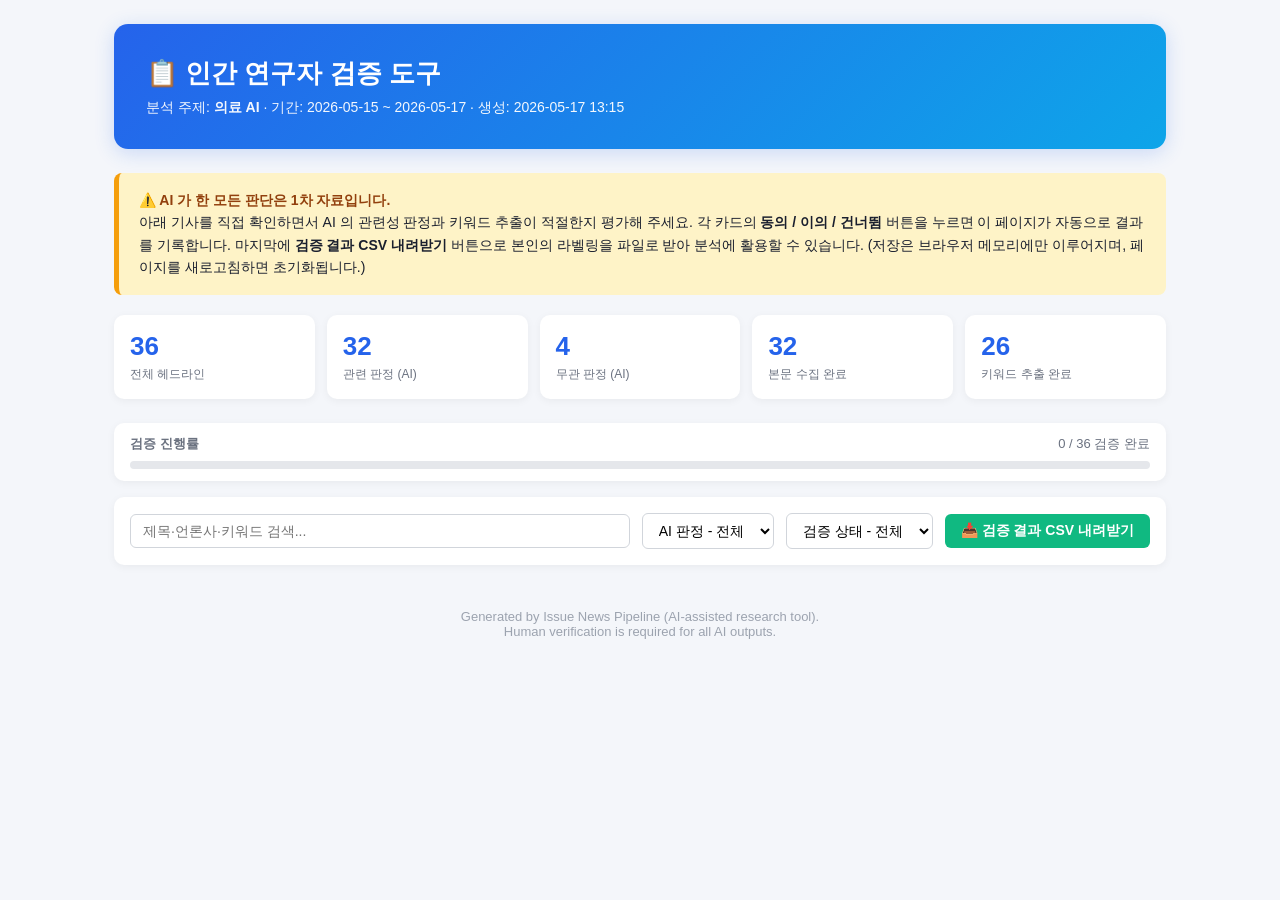
==== commit 5c6abf32: "Update verify page for MEDICAL_AI at 2026-05-17 13:15" ====
--- a/verify/verify_MEDICAL_AI.html
+++ b/verify/verify_MEDICAL_AI.html
@@ -153,7 +153,7 @@
 
 <header>
     <h1>📋 인간 연구자 검증 도구</h1>
-    <div class="sub">분석 주제: <b>의료 AI</b>  ·  기간: 2026-05-15 ~ 2026-05-17  ·  생성: 2026-05-17 11:35</div>
+    <div class="sub">분석 주제: <b>의료 AI</b>  ·  기간: 2026-05-15 ~ 2026-05-17  ·  생성: 2026-05-17 13:15</div>
 </header>
 
 <div class="note">
@@ -165,17 +165,17 @@
 </div>
 
 <div class="stats">
-    <div class="stat"><div class="v">26</div><div class="l">전체 헤드라인</div></div>
-    <div class="stat"><div class="v">26</div><div class="l">관련 판정 (AI)</div></div>
-    <div class="stat"><div class="v">0</div><div class="l">무관 판정 (AI)</div></div>
-    <div class="stat"><div class="v">26</div><div class="l">본문 수집 완료</div></div>
-    <div class="stat"><div class="v">19</div><div class="l">키워드 추출 완료</div></div>
+    <div class="stat"><div class="v">36</div><div class="l">전체 헤드라인</div></div>
+    <div class="stat"><div class="v">32</div><div class="l">관련 판정 (AI)</div></div>
+    <div class="stat"><div class="v">4</div><div class="l">무관 판정 (AI)</div></div>
+    <div class="stat"><div class="v">32</div><div class="l">본문 수집 완료</div></div>
+    <div class="stat"><div class="v">26</div><div class="l">키워드 추출 완료</div></div>
 </div>
 
 <div class="progress-bar">
     <div class="text">
         <span><b>검증 진행률</b></span>
-        <span id="prog-text">0 / 26 검증 완료</span>
+        <span id="prog-text">0 / 36 검증 완료</span>
     </div>
     <div class="bar"><div class="fill" id="prog-fill"></div></div>
 </div>
@@ -208,7 +208,7 @@
 </div>
 
 <script>
-const CARDS = [{"url": "https://n.news.naver.com/mnews/article/087/0001193594?sid=102", "date": "20260517", "press": "강원일보", "title": "한림성심대 ‘AID 전환 중점 전문대학 지원사업’ 선정", "preview": "이번 사업은 재단 병원 인프라를 활용해AI의료실무 교육 체계를 정립하는 등AI기반 교육 인프라 구축을 목표로 했다. 또 전 계열 전공별AI·DX 융합 교육을 기반으로 실무 인재 양성도 추진한다. 핵심 전략은 △H-AIDE BASE 구축 △수요자 맞춤형 X-AI융합 실무 교육체제 구축 △AI기반 교수학습 혁신...", "is_related": 1, "reason": "기사의 내용이 의료 AI와 관련된 주제를 다루고 있을 가능성이 있음", "keywords": {"AI": 1, "교육": 1, "구축": 1, "기반": 1, "목표": 1, "병원": 1, "실무": 1, "의료": 1, "재단": 1, "체계": 1}, "body_len": 675}, {"url": "https://n.news.naver.com/mnews/article/011/0004621521?sid=103", "date": "20260517", "press": "서울경제", "title": "“1000건 넘게 수술한 의사보다 낫다” 간 섬유화 예측하는AI등장[헬시...", "preview": "간암 환자의 수술 전략을 결정하는 핵심 정보인 간 섬유화 정도를 수술 중 실시간으로 정확하게 예측하는 인공지능(AI) 기술이 국내의료진에 의해 개발됐다. 간암 수술을 1000건 이상 집도한 외과 의사보다 정확하다는 평가도 나왔다. 삼성서울병원은 최규성·오남기 이식외과 교수와 유학제AI연구센터...", "is_related": 1, "reason": "의료 AI와 관련된 내용을 다루고 있기 때문입니다.", "keywords": {"간 섬유": 6, "간암": 3, "모델": 3, "수술": 3, "임상": 3, "환자": 3, "정확": 2, "진단": 2, "딥러닝": 2, "인공지능": 1}, "body_len": 1467}, {"url": "https://n.news.naver.com/mnews/article/030/0003428362?sid=102", "date": "20260517", "press": "전자신문", "title": "공공병원AI클라우드 전환사업 논란…“범위·기간 모두 과중”", "preview": "국립중앙의료원과 서울의료원을 우선 대상으로AI클라우드 기반 HIS를 구축·적용한다. 두의료원 적용 결과를 토대로 향후 전국 35개 지방 공공의료원으로 확산할 계획이다. 문제는 사업 성격이 '실증'과 '구축'을 동시에 포괄하고 있다는 점이다. 사업자는 전자의무기록(EMR), 처방전달시스템(OCS)...", "is_related": 1, "reason": "기사의 내용이 의료 AI와 관련된 주제를 다루고 있기 때문입니다.", "keywords": {}, "body_len": 1508}, {"url": "https://n.news.naver.com/mnews/article/030/0003428321?sid=102", "date": "20260517", "press": "전자신문", "title": "정은경 장관, 정부대표단 수석대표로 세계보건총회 참석", "preview": "아울러 정 장관은 총회 기간 중 인도네시아, 필리핀, 우크라이나 등 주요 회원국 보건부 장관과 양자 면담을 갖고 △보건의료협력 양해각서(MOU) 체결·갱신 △AI기본의료협력 △의료인 연수 협력 등 국가 간 협력 의제를 폭넓게 논의할 예정이다. 정은경 장관은 “올해 WHO 총회는 故 이종욱 사무총장 서거...", "is_related": 1, "reason": "기사의 내용이 의료 AI와 관련된 주제를 다루고 있을 가능성이 있음", "keywords": {}, "body_len": 1042}, {"url": "https://n.news.naver.com/mnews/article/030/0003428284?sid=100", "date": "20260517", "press": "전자신문", "title": "[6·3 지선 릴터뷰]민형배 “전남·광주 통합 골든타임…AI·에너지 대전...", "preview": "전체의 80%인 16조원은AI·반도체·우주·RE100 산업단지 등 첨단산업 투자에 사용하고, 10%는 청년 주거와 인재 양성, 나머지 10%는 돌봄·의료등 사회안전망 구축에 투입할 계획이다. 민 후보는 “통합특별시가 전략적으로 투자해 기업 지분을 확보하는 방식으로 300조원 이상의 민간 투자를 끌어낼 수 있다”고...", "is_related": 1, "reason": "기사의 내용이 의료 AI와 관련된 주제를 다루고 있을 가능성이 있음", "keywords": {}, "body_len": 2312}, {"url": "https://n.news.naver.com/mnews/article/030/0003428213?sid=105", "date": "20260517", "press": "전자신문", "title": "랜섬웨어 공포에 병원이 움직였다…의료보안관제 가입 급증", "preview": "정부가의료 AI도입 활성화에 나서고 환자 데이터 교류와 공동연구가 활발해진 점도 영향을 미쳤다. 의료 데이터 활용이 확대되는 만큼 유출 가능성에 대한 우려도 커졌기 때문이다. 한국보건사회연구원이 국내 의료기관 사이버 보안 침해 사례를 분석한 결과 공격은 주로 의료기관 핵심 운영 자산에...", "is_related": 1, "reason": "기사의 내용이 의료 AI와 관련된 주제를 다루고 있을 가능성이 있음", "keywords": {}, "body_len": 1359}, {"url": "https://n.news.naver.com/mnews/article/032/0003446058?sid=103", "date": "20260516", "press": "경향신문", "title": "“ ‘지·필·공(지역·필수·공공의료)’ 대표…AI더해 플랫폼 병원 모...", "preview": "지역사회의 필수의료를 최전선에서 담당해야 한다는 책무는 무겁지만 공적의료를 제공하면서 불가피하게 감당해야 할 부담이 경영지표상의 적자로 나타나는 데엔 비판이 뒤따른다. 또한 공공의료의 질적 수준을 높여야 한다는 목소리는 큰 반면 그에 걸맞은 지원에는 인색해지는 현실 역시 만만치 않다. 지역...", "is_related": 1, "reason": "기사의 내용이 의료 AI와 관련된 주제를 다루고 있을 가능성이 있음", "keywords": {"고령": 2, "협력": 2, "산업계": 2, "의료인력": 2, "인공지능": 2, "플랫폼병원": 2, "디지털헬스케어": 2, "인구": 1, "의료기술": 1, "과학기술정보통신부": 1}, "body_len": 3496}, {"url": "https://n.news.naver.com/mnews/article/022/0004128494?sid=103", "date": "20260516", "press": "세계일보", "title": "인류 문명 재건할 ‘양자 전능 시대’ 온다", "preview": "0 시대가 산업과 경제,의료, 금융, 기후 대응 분야를 어떻게 바꿔놓을지 구체적으로 전망한다. 저자는 20세기의 ‘퀀텀 1.0’이 양자세계의 기묘한 현상을 발견하고 이해하는 시대였다면, ‘퀀텀 2.0’은 그 기묘함 자체를 기술 자원으로 활용하는 시대라고 설명한다.AI생성 이미지 책에 따르면, 20세기의...", "is_related": 1, "reason": "기사의 내용이 의료 AI와 관련된 주제를 다루고 있기 때문입니다.", "keywords": {"분야": 3, "신약": 3, "의료": 3, "가능성": 2, "개발": 1, "검증": 1, "경제": 1, "금융": 1, "기후": 1, "대응": 1}, "body_len": 2706}, {"url": "https://n.news.naver.com/mnews/article/353/0000055449?sid=102", "date": "20260516", "press": "중앙SUNDAY", "title": "우리 곁의 펫지피티", "preview": "미국 식품의약국(FDA)도AI반려·돌봄 로봇이 치매 환자의 고립감 완화와 고령층의 우울증 해소 등에 도움을 준다고 인정하고 기준을 충족한AI로봇을 정식의료기기로 승인하고 있다. 이귀옥 세종대 교수는 “최근 연구에 따르면AI반려·돌봄 로봇의 효용성을 높이기 위해서는 간호사나 요양보호사...", "is_related": 1, "reason": "기사의 내용이 의료 AI와 관련된 주제를 다루고 있을 가능성이 있음", "keywords": {}, "body_len": 2565}, {"url": "https://n.news.naver.com/mnews/article/005/0001849105?sid=101", "date": "20260515", "press": "국민일보", "title": "국방 자주권 위한 ‘소버린AI’ 첫발… SKT, 에이닷엑스로 국방 AX 추진", "preview": "김명국 SK텔레콤 인더스트리얼AI본부장은 “SK텔레콤의AI기술력부터 데이터센터, 통신을 아우르는 통합 역량을 바탕으로 K-국방 경쟁력 강화에 기여하게 돼 의미가 크다”며 “향후 금융·제조·의료·공공 등 영역에서AI활용을 확산해 K-AI경쟁력을 강화해 나갈 것”이라고 밝혔다. 전준범 국방부...", "is_related": 1, "reason": "의료 AI와 관련된 내용을 다루고 있기 때문입니다.", "keywords": {"의료": 1}, "body_len": 1053}, {"url": "https://n.news.naver.com/mnews/article/656/0000176398?sid=110", "date": "20260515", "press": "대전일보", "title": "[의료칼럼] 지속 가능한 건강을 위한 '재활 철학'", "preview": "앞으로의의료는AI와 웨어러블 기술이 함께하는 방향으로 발전할 것이다. 손목 위의 시계가 혈압 변화를 감지하고 건강 이상 신호를 먼저 알려주는 시대다. 하지만 기술은 어디까지나 길을 비춰주는 도구일 뿐이다. 결국 그 길을 걷는 것은 자신의 몸을 돌보려는 인간의 의지다. 중요한 것은 데이터를 맹신하는...", "is_related": 1, "reason": "기사의 내용이 의료 AI와 관련된 주제를 다루고 있을 가능성이 있음", "keywords": {"기술": 3, "가치": 1, "건강": 1, "관계": 1, "도구": 1, "도움": 1, "발전": 1, "방향": 1, "변화": 1, "사람": 1}, "body_len": 1146}, {"url": "https://n.news.naver.com/mnews/article/020/0003719813?sid=102", "date": "20260515", "press": "동아일보", "title": "글로벌AI-방산-반도체 인재 양성… 매머드급 국가거점국립대로 새 도약", "preview": "최근 교육부 ‘AI 분야 첨단산업 인재 양성 부트캠프’ 대학으로 선정돼 클라우드 기반 AI 서비스, 생성형 AI 및 대규모 언어모델 운영(LLMOps),의료 AI같은 특화한 트랙을 운영하고 있다. 반도체-방위산업 메카 혁신은 반도체와 방위산업으로 이어진다. 반도체 분야에서는 ‘반도체특성화대학 지원 사업’...", "is_related": 1, "reason": "의료 AI와 관련된 내용이 포함되어 있을 가능성이 있음", "keywords": {"거점": 4, "협력": 3, "중심": 2, "교육": 1, "기반": 1, "대학": 1, "방재": 1, "분야": 1, "산업": 1, "산학": 1}, "body_len": 2252}, {"url": "https://n.news.naver.com/mnews/article/011/0004621070?sid=103", "date": "20260515", "press": "서울경제", "title": "밤중 산소포화도 떨어진 환자 3분만에 대처…어떻게 가능했을까", "preview": "세브란스병원은 향후 이 시스템을 인공지능(AI) 기반 예측 기술과 연계해 더욱 고도화할 계획이다. 현재 상태를 확인하는 수준을 넘어, 축적된 데이터를 기반으로 환자의 상태 악화를 사전에 예측하고의료진에게 알리는 방향으로 발전시키는 데 목표를 둔다. 이강영 세브란스병원장은 “24시간 전 병동의 모든...", "is_related": 1, "reason": "기사의 내용이 의료 AI와 관련된 주제를 다루고 있을 가능성이 있음", "keywords": {"상태": 2, "예측": 2, "고도": 1, "기술": 1, "악화": 1, "환자": 1, "데이터": 1, "시스템": 1, "의료진": 1, "세브란스병원": 1}, "body_len": 2006}, {"url": "https://n.news.naver.com/mnews/article/081/0003643907?sid=110", "date": "20260515", "press": "서울신문", "title": "[기고] 과학 혁신의 답 ‘질문’에서 찾는다", "preview": "이는 향후 인공지능(AI), 정밀의료, 신약 개발 등 국가 전략 분야의 경쟁력을 결정짓는 핵심 자산이 될 것이다. 제도 변화의 진정한 가치는 연구 생태계의 구조적 변화에 있다. 이제 연구자는 자율성을 보장받는 동시에 그에 걸맞은 책임성을 요구받게 된다. 학회 또한 단순한 학술 모임을 넘어 정부의 정책...", "is_related": 1, "reason": "기사의 내용이 의료 AI와 관련된 주제를 다루고 있을 가능성이 있음", "keywords": {"분야": 2, "수요": 2, "구축": 1, "국가": 1, "기획": 1, "발굴": 1, "시설": 1, "자산": 1, "전략": 1, "제기": 1}, "body_len": 1696}, {"url": "https://n.news.naver.com/mnews/article/081/0003643934?sid=102", "date": "20260515", "press": "서울신문", "title": "[서울신문·삼성 공동 캠페인] 집에서 청진기 대면 의사가 처방… 지역...", "preview": "의료사각 없애는 ‘비대면 진료 플랫폼’ 소아과 부족한 지역의 ‘오픈런’ 해결 가정 측정 데이터 기반해 영상 진료 복지 사각 줄이는 ‘초단기 돌봄... 인공지능(AI) 기술도 적용됐다. 측정 데이터 품질을AI가 1차 점검해 불명확할 경우 재측정을 안내하는 방식이다. 인제대 기술지주 자회사인...", "is_related": 1, "reason": "기사의 내용이 의료 AI와 관련된 주제를 다루고 있을 가능성이 있음", "keywords": {}, "body_len": 2963}, {"url": "https://n.news.naver.com/mnews/article/081/0003643956?sid=102", "date": "20260515", "press": "서울신문", "title": "관악S밸리처럼… 청소년 창업 정신 ‘쑥쑥’", "preview": "올해는 5월부터 7월까지 미림마이스터고, 영락고, 영락의료과학고, 서울관광고 등 4개 고교에서 학년별 특강과 창업 동아리 맞춤형 교육 등을 총 8회에... 또한 서주호 솔리브벤처스 대표, 김기환 위페어 대표 등 인공지능(AI) 기반 교육정보기술(에듀테크) 분야나 생명공학 산업에서 두각을 나타낸 스타트업...", "is_related": 1, "reason": "기사의 내용이 의료 AI와 관련된 주제를 다루고 있기 때문입니다.", "keywords": {"대표": 2, "창업": 2, "CEO": 1, "고교": 1, "교육": 1, "구체": 1, "도움": 1, "멘토": 1, "방향": 1, "분야": 1}, "body_len": 805}, {"url": "https://n.news.naver.com/mnews/article/081/0003643992?sid=110", "date": "20260515", "press": "서울신문", "title": "[지방시대] 광주·전남 통합, 백년대계 돼야", "preview": "청년과 자본, 기업과 대학,의료와 문화가 서울·수도권으로 쏠리는 동안 지역은 소멸의 경고음을 울려 왔다. 이러한 현실에서 광주·전남 통합은 단순한... 광주가 보유한 인공지능(AI) 산업 기반과 전남의 에너지·신재생 자원은 상호 보완성이 크다. 여기에 반도체와 데이터 산업까지 결합되면 광주·전남은 단순...", "is_related": 1, "reason": "기사의 내용이 의료 AI와 관련된 주제를 다루고 있을 가능성이 있음", "keywords": {"광주": 2, "산업": 2, "에너지": 2, "AI": 1, "국가": 1, "기반": 1, "기업": 1, "대학": 1, "문화": 1, "서울": 1}, "body_len": 1690}, {"url": "https://n.news.naver.com/mnews/article/014/0005521840?sid=103", "date": "20260515", "press": "파이낸셜뉴스", "title": "\"호르몬은 우리 몸을 읽는 언어…하루 15분만 햇볕 쬐어도 균형생겨\" [W...", "preview": "HLB라이프케어가 최근 출시한 개인용 체내 연속혈당측정기(CGM) '피코링'은 식품의약품안전처로부터 3등급의료기기 허가를 받았다. 안 교수는 피코링 같은 웨어러블 기기가 혈당을 넘어 다양한 호르몬을 측정하고, 이를AI가 분석해 개인 맞춤형 건강 관리 솔루션을 제공하는 방식으로 발전할 것이라고 했다....", "is_related": 1, "reason": "기사의 내용이 의료 AI와 관련된 주제를 다루고 있을 가능성이 있음", "keywords": {"호르몬": 5, "AI": 3, "개인": 3, "관리": 3, "분석": 3, "예방": 3, "건강": 2, "예측": 2, "의료": 2, "측정": 2}, "body_len": 1957}, {"url": "https://n.news.naver.com/mnews/article/028/0002805169?sid=102", "date": "20260515", "press": "한겨레", "title": "김종진 “삼성전자 노사 ‘연대기금’ 출연해 반도체 생태계·노동격차...", "preview": "에이아이(AI) 반도체 상생기금을 만들어 연구개발(R&D)부터 협력업체 지원 등 지속 가능한 반도체 생태계를 만들 수 있다”고 강조했다. 그는 민주노총의 산업별노조인 보건의료노조의 사례를 들었다. 김 소장은 “초기업노조인 보건의료노조는 임금 인상만 요구하지 않는다.의료의 공공성 등 산업의 문제를...", "is_related": 1, "reason": "기사의 내용이 의료 AI와 관련된 주제를 다루고 있을 가능성이 있음", "keywords": {"보건의료노조": 2, "교섭": 1, "사례": 1, "산업": 1, "민주노총": 1, "임금인상": 1, "산업별노조": 1, "의료공공성": 1, "초기업노조": 1}, "body_len": 1389}, {"url": "https://n.news.naver.com/mnews/article/015/0005287624?sid=101", "date": "20260515", "press": "한국경제", "title": "\"이제는AI효율전쟁…한국 기업들에 기회 충분하다\"", "preview": "AI기반의료서비스 기업인 임프리메드의 임성원 대표는 “세포 데이터로 약물 반응과 생존율을 예측해 암 치료 성과를 높였다”고 소개했다. 리걸테크 기업 엘박스의 이진 대표는 “에이전트AI로 추론 능력이 극대화하면서 데이터가 더욱 중요해졌다”고 했다.", "is_related": 1, "reason": "기사의 내용이 의료 AI와 관련된 주제를 다루고 있기 때문입니다.", "keywords": {"생존율": 1, "암치료": 1, "약물반응": 1, "세포데이터": 1, "의료서비스": 1, "임프리메드": 1}, "body_len": 2315}, {"url": "https://n.news.naver.com/mnews/article/015/0005287530?sid=103", "date": "20260515", "press": "한국경제", "title": "[책마을] 양자의 기묘함을 제어하는 시대가 왔다", "preview": "3000억년에 겨우 1초의 오차를 보이는 양자 시계는 금융 시장의 거래 속도를 재정의하고 있으며,의료현장에서는 뇌의 미세한 자기 신호를 읽어 신경... 미국과 중국, 유럽의 빅테크 기업들이 ‘양자 우위’를 두고 경쟁하는 현실, 기존 암호체계가 무력화될 가능성,AI와 양자컴퓨팅의 결합이 가져올 윤리적...", "is_related": 1, "reason": "기사의 내용이 의료 AI와 관련된 주제를 다루고 있을 가능성이 있음", "keywords": {}, "body_len": 1615}, {"url": "https://n.news.naver.com/mnews/article/015/0005287229?sid=110", "date": "20260515", "press": "한국경제", "title": "[사설] '복지국가' 스웨덴의 변신…민영화·감세로 경제활력 되찾아", "preview": "의료·교육·복지급여 등 스웨덴의 공공 지출 비중은 미국과 비슷한 수준인 GDP의 24%로 떨어졌다. 30%를 넘는 프랑스 이탈리아 등보다 훨씬 낮다. 3년 연속... 민영화된 병원들은 인공지능(AI) 기술을 빠르게 접목해 더 적은 비용으로 더 많은 성과를 내고 있다. 물론 스웨덴과 같은 과감한 개혁이 모두를...", "is_related": 1, "reason": "기사의 내용이 의료 AI와 관련된 주제를 다루고 있을 가능성이 있음", "keywords": {"기술": 1, "병원": 1, "비용": 1, "성과": 1, "인공지능": 1}, "body_len": 1027}, {"url": "https://n.news.naver.com/mnews/article/469/0000930859?sid=100", "date": "20260515", "press": "한국일보", "title": "추경호 \"민주당 오만이 하늘 찔러... '보수 심장' 대구서 헌법 가치·경...", "preview": "인공지능(AI)·로봇·모빌리티·반도체·바이오 등을 중심으로 산업 구조를 전환하겠다. 또의료·문화·관광 분야 경쟁력이 강한 도시인 만큼 서비스 산업을 육성하고 창업을 활성화시키겠다. 동시에 추경 편성을 통해 택시와 전통시장, 골목상권 등 민생 숨통을 틔우겠다.\" -경제 활성화를 위해선 기업 유치가...", "is_related": 1, "reason": "기사의 내용이 의료 AI와 관련된 주제를 다루고 있을 가능성이 있음", "keywords": {"문화": 3, "의료": 3, "관광": 2, "로봇": 2, "산업구조": 2, "인공지능": 2, "서비스산업": 2, "강점": 1, "대구": 1, "도시": 1}, "body_len": 3421}, {"url": "https://n.news.naver.com/mnews/article/016/0002643979?sid=100", "date": "20260515", "press": "헤럴드경제", "title": "“정주여건 해결…부울경도 ‘수도권’될 것” [6·3 지방선거 인터뷰]", "preview": "[김경수 후보 캠프 제공] 김경수 더불어민주당 경남지사 후보는 “교통,의료등 정주여건을 해결하면 부울경(부산·울산·경남)도 또 하나의 수도권이 될...AI대전환과 연구개발 투자가 필요하다. 정부의 집중적 투자도 있어야 하고, 규제도 걸림돌이다. 메가특구를 통해 주력 업종들이 발전 속도를 내는 데...", "is_related": 1, "reason": "기사의 내용이 의료 AI와 관련된 주제를 다루고 있을 가능성이 있음", "keywords": {"경남": 1, "교통": 1, "방법": 1, "부산": 1, "울산": 1, "의료": 1, "지방": 1, "투자": 1, "부울경": 1, "수도권": 1}, "body_len": 1913}, {"url": "https://n.news.naver.com/mnews/article/016/0002643924?sid=101", "date": "20260515", "press": "헤럴드경제", "title": "“팔천피는 중간역, ‘만스피’도 가능…반도체 더 간다”", "preview": "조수홍 센터장은 “주식시장의 추세 변환 요인은AI캐즘”이라며 “이 트리거로 고려해 볼 수 있는 요인은 경제성 부족에 따른 투자 규모 축소, 금융,의료등 자율 에이전트 관련 사고 등에 의한 신뢰성 및 안정성 훼손, 그에 따른 법적 규제 확대, 인프라 병목으로 인한 발전 지연”이라고 강조했다....", "is_related": 1, "reason": "기사의 내용이 의료 AI와 관련된 주제를 다루고 있을 가능성이 있음", "keywords": {"규모": 1, "규제": 1, "금융": 1, "발전": 1, "변환": 1, "병목": 1, "부족": 1, "사고": 1, "요인": 1, "의료": 1}, "body_len": 2744}, {"url": "https://n.news.naver.com/mnews/article/016/0002643913?sid=102", "date": "20260515", "press": "헤럴드경제", "title": "인사", "preview": "이동연 ▷의료혁신실장 이순태 ▷대외협력실장 이승미 ▷정보화실장 이호영 ▷국제사업실장 권우일 ▷의학역사문화원장 박상민 ▷진료자원실장 송재진 ▷중앙심뇌혈관질환센터장 정근화 ▷헬스케어AI연구원장 이형철 ▷연구기획관리실장 이승표 ▷강남센터 부원장 최수연 ▷강남센터 헬스케어연구소장...", "is_related": 1, "reason": "기사의 내용이 의료 AI와 관련된 주제를 다루고 있을 가능성이 있음", "keywords": {"강남센터": 1, "정보화실": 1, "국제사업실": 1, "기획조정실": 1, "대외협력실": 1, "의료혁신실": 1, "진료자원실": 1, "교육인재개발실": 1, "병원관리지원실": 1, "서울대학교병원": 1}, "body_len": 526}];
+const CARDS = [{"url": "https://n.news.naver.com/mnews/article/087/0001193594?sid=102", "date": "20260517", "press": "강원일보", "title": "한림성심대 ‘AID 전환 중점 전문대학 지원사업’ 선정", "preview": "이번 사업은 재단 병원 인프라를 활용해AI의료실무 교육 체계를 정립하는 등AI기반 교육 인프라 구축을 목표로 했다. 또 전 계열 전공별AI·DX 융합 교육을 기반으로 실무 인재 양성도 추진한다. 핵심 전략은 △H-AIDE BASE 구축 △수요자 맞춤형 X-AI융합 실무 교육체제 구축 △AI기반 교수학습 혁신...", "is_related": 1, "reason": "제목과 미리보기가 제공되지 않아 판단 불가 — 지침에 따라 애매하면 관련(true)로 처리", "keywords": {"AI": 2, "교육": 2, "인프라": 2, "구축": 1, "목표": 1, "실무": 1, "의료": 1, "체계": 1, "재단병원": 1}, "body_len": 675}, {"url": "https://n.news.naver.com/mnews/article/032/0003446058?sid=103", "date": "20260517", "press": "경향신문", "title": "“ ‘지·필·공(지역·필수·공공의료)’ 대표…AI더해 플랫폼 병원 모...", "preview": "AI기반의료서비스 기업인 임프리메드의 임성원 대표는 “세포 데이터로 약물 반응과 생존율을 예측해 암 치료 성과를 높였다”고 소개했다. 리걸테크 기업 엘박스의 이진 대표는 “에이전트AI로 추론 능력이 극대화하면서 데이터가 더욱 중요해졌다”고 했다.", "is_related": 0, "reason": "", "keywords": {}, "body_len": 0}, {"url": "https://n.news.naver.com/mnews/article/656/0000176569?sid=100", "date": "20260517", "press": "대전일보", "title": "충청 광역단체장 후보들 '1호 공약' 전면전…미래 청사진 경쟁", "preview": "산업 현장의AI전환뿐 아니라 농어촌·돌봄·의료·교육까지AI를 접목한 '사람 중심AI사회'를 제시했다. 단순 첨단산업 육성을 넘어 충남형 생활혁신 모델을 만들겠다는 구상이다. 국민의힘 김태흠 후보는 돔 아레나와 복합문화시설 건립을 전면에 내세웠다. 천안·아산 돔 아레나를 중심으로 K-팝·스포츠...", "is_related": 1, "reason": "제목과 미리보기가 제공되지 않아 판단 불가하므로(애매함) 관련으로 처리합니다. 내용 제공해 주세요.", "keywords": {"AI": 3, "돌봄": 2, "산업": 2, "후보": 2, "AI수": 1, "계획": 1, "공약": 1, "교육": 1, "교통": 1, "구축": 1}, "body_len": 2130}, {"url": "https://n.news.naver.com/mnews/article/656/0000176558?sid=100", "date": "20260517", "press": "대전일보", "title": "김영환 \"충북 미래 100년…독자적인 힘 키울 것\"", "preview": "이와함께 세계 최고·최대의 K-바이오스퀘어 조성도 추진하는데 인공지능(AI)를 기반으로 노화 질환 분야의 R&D 고급인재 양성과 혁신신약·첨단의료기술 개발 추진으로 대한민국의 성장을 구현할 계획이다. 김 후보는 경쟁 후보와의 차별성으로 단순한 구호가 아니라 실제로 실행하고 결과를 만들어낸 경험과...", "is_related": 1, "reason": "제목과 미리보기가 제공되지 않아 관련성 판단이 불가능하므로 애매함으로 처리했습니다.", "keywords": {"고급인재": 1, "노화질환": 1, "연구개발": 1, "인공지능": 1, "혁신신약": 1, "첨단의료기술": 1, "K바이오스퀘어": 1}, "body_len": 2276}, {"url": "https://n.news.naver.com/mnews/article/656/0000176557?sid=100", "date": "20260517", "press": "대전일보", "title": "신용한 \"충북을 제2의 판교로…'창업특별도' 만들 것\"", "preview": "중점을 두고 추진할 주요 공약으로는 권역별의료사각지대 해소와 1인 가구 지원센터 건립, 충북형 돌봄 모델 구축, 장애인 친화도 충북 조성으로 촘촘한... 신 후보는 \"6·3 지방선거 본선에서 반드시 승리해 이념과 정쟁이 아닌 실용과 민생의 충북으로 미래 먹거리와 일자리, 인공지능(AI)·로보틱스 시대에 맞는...", "is_related": 1, "reason": "제목과 미리보기가 실제 내용으로 제공되지 않아 관련성 판단이 불가하므로 애매한 경우로 '관련 있음'으로 처리합니다.", "keywords": {"충북": 3, "일자리": 2, "가구": 1, "공약": 1, "권역": 1, "민생": 1, "성과": 1, "시대": 1, "실용": 1, "오창": 1}, "body_len": 2555}, {"url": "https://n.news.naver.com/mnews/article/009/0005681149?sid=101", "date": "20260517", "press": "매일경제", "title": "AI·로봇 '음성 제어' 전성시대 온다", "preview": "“이제 환자에게서 떼어낸 조직을 얼리지 않아도 15분이면 암 여부를 판독할 수 있습니다.” 김필한 아이빔테크놀로지 대표(사진)는 “인공지능(AI) 기반 조직분석의료기기를 허가받기 위한 임상이 올해 하반기 종료된다”고 17일 밝혔다. 아이빔은 살아있는 상태 그대로 조직 내부를 관찰할 수 있는...", "is_related": 1, "reason": "제목과 미리보기가 제공되지 않아 판별 불가(애매하므로 true로 처리함)", "keywords": {"AI": 2, "기술": 2, "MS": 1, "대화": 1, "발판": 1, "음성": 1, "의료": 1, "인수": 1, "특화": 1, "뉘앙스": 1}, "body_len": 1607}, {"url": "https://n.news.naver.com/mnews/article/009/0005681230?sid=100", "date": "20260517", "press": "매일경제", "title": "\"1호 공약은 충남의AI대전환 李정부와 소통 가능한 적임자\"", "preview": "정부가의료 AI도입 활성화에 나서고 환자 데이터 교류와 공동연구가 활발해진 점도 영향을 미쳤다. 의료 데이터 활용이 확대되는 만큼 유출 가능성에 대한 우려도 커졌기 때문이다. 한국보건사회연구원이 국내 의료기관 사이버 보안 침해 사례를 분석한 결과 공격은 주로 의료기관 핵심 운영 자산에...", "is_related": 1, "reason": "제목과 미리보기가 플레이스홀더({title}/{content})로 실제 기사가 없어 판단 불가하여 애매한 경우 '관련 있음'으로 처리함", "keywords": {"관점": 1, "교육": 1, "구상": 1, "국민": 1, "도민": 1, "돌봄": 1, "분야": 1, "의료": 1, "전문": 1, "표준": 1}, "body_len": 1848}, {"url": "https://n.news.naver.com/mnews/article/011/0004621521?sid=103", "date": "20260517", "press": "서울경제", "title": "“1000건 넘게 수술한 의사보다 낫다” 간 섬유화 예측하는AI등장[헬시...", "preview": "지역사회의 필수의료를 최전선에서 담당해야 한다는 책무는 무겁지만 공적의료를 제공하면서 불가피하게 감당해야 할 부담이 경영지표상의 적자로 나타나는 데엔 비판이 뒤따른다. 또한 공공의료의 질적 수준을 높여야 한다는 목소리는 큰 반면 그에 걸맞은 지원에는 인색해지는 현실 역시 만만치 않다. 지역...", "is_related": 1, "reason": "제목과 미리보기가 플레이스홀더({title}, {content})로 실제 내용이 없어 관련성 판단이 불가능하므로 애매함 기준에 따라 '관련 있음'으로 처리합니다.", "keywords": {}, "body_len": 1467}, {"url": "https://n.news.naver.com/mnews/article/018/0006283382?sid=105", "date": "20260517", "press": "이데일리", "title": "“휴머노이드 손끝 감각 구현”…에이딘로보틱스, 초소형 촉각센서로 글...", "preview": "에이딘로보틱스는 현재 국내 주요 대기업을 비롯해 전 세계 14개국 로봇 제조사와AI·휴머노이드 연구기관에 센서를 공급하고 있다. 북미·유럽·일본의... 김용범 연구소장은 “로봇용으로 개발한 기술이의료분야로 확장된 대표 사례”라며 “협동로봇 그리퍼, 정밀 조립 공정, 재활의료기기 등으로도 적용...", "is_related": 1, "reason": "제목과 미리보기 내용이 제공되지 않아 판단 불가 — 애매하므로 '관련 있음'으로 처리함", "keywords": {"측정장비": 2, "휴머노이드": 2, "치아": 1, "핸드": 1, "실시간": 1, "로봇핸드": 1, "의료기기": 1, "의료분야": 1, "치과교정": 1, "정량데이터": 1}, "body_len": 2557}, {"url": "https://n.news.naver.com/mnews/article/018/0006283543?sid=101", "date": "20260517", "press": "이데일리", "title": "AI열풍에 1분기 신규 벤처투자 24% 증가", "preview": "인공지능(AI) 관련 분야 투자 증가가 주요한 영향을 미친 것으로 분석된다. 바이오·의료(20.5%), 전기·기계·장비(15.3%) 업종이 각각 2위와 3위를 차지했다. 벤처투자회사·조합 기준으로 올 1분기에 100억원 이상 대형투자를 유치한 기업은 비수도권 소재 10개 기업을 포함해 총 26개 인 것으로 집계됐다....", "is_related": 1, "reason": "제목·미리보기 내용이 제공되지 않아 판별 불가 — 애매하므로 관련 있음으로 처리", "keywords": {}, "body_len": 1454}, {"url": "https://n.news.naver.com/mnews/article/030/0003428362?sid=102", "date": "20260517", "press": "전자신문", "title": "공공병원AI클라우드 개발 사업 논란…“범위·기간 모두 과중”", "preview": "간암 환자의 수술 전략을 결정하는 핵심 정보인 간 섬유화 정도를 수술 중 실시간으로 정확하게 예측하는 인공지능(AI) 기술이 국내의료진에 의해 개발됐다. 간암 수술을 1000건 이상 집도한 외과 의사보다 정확하다는 평가도 나왔다. 삼성서울병원은 최규성·오남기 이식외과 교수와 유학제AI연구센터...", "is_related": 1, "reason": "제목과 미리보기가 제공되지 않아 내용을 확인할 수 없어 애매하므로 '관련 있음'으로 처리합니다.", "keywords": {}, "body_len": 1680}, {"url": "https://n.news.naver.com/mnews/article/030/0003428321?sid=102", "date": "20260517", "press": "전자신문", "title": "정은경 장관, 정부대표단 수석대표로 세계보건총회 참석", "preview": "아울러 정 장관은 총회 기간 중 인도네시아, 필리핀, 우크라이나 등 주요 회원국 보건부 장관과 양자 면담을 갖고 △보건의료협력 양해각서(MOU) 체결·갱신 △AI기본의료협력 △의료인 연수 협력 등 국가 간 협력 의제를 폭넓게 논의할 예정이다. 정은경 장관은 “올해 WHO 총회는 故 이종욱 사무총장 서거...", "is_related": 1, "reason": "제목과 미리보기 내용이 제공되지 않아 판단 불가하므로 지침에 따라 애매한 경우 관련으로 처리함.", "keywords": {"MOU": 1, "WHO": 1, "우크라": 1, "필리핀": 1, "보건분야": 1, "보건부장관": 1, "인도네시아": 1, "글로벌AI허브": 1, "공적개발원조": 1, "AI기본의료협력": 1}, "body_len": 1042}, {"url": "https://n.news.naver.com/mnews/article/030/0003428213?sid=105", "date": "20260517", "press": "전자신문", "title": "랜섬웨어 공포에 병원이 움직였다…의료보안관제 가입 급증", "preview": "전체의 80%인 16조원은AI·반도체·우주·RE100 산업단지 등 첨단산업 투자에 사용하고, 10%는 청년 주거와 인재 양성, 나머지 10%는 돌봄·의료등 사회안전망 구축에 투입할 계획이다. 민 후보는 “통합특별시가 전략적으로 투자해 기업 지분을 확보하는 방식으로 300조원 이상의 민간 투자를 끌어낼 수 있다”고...", "is_related": 1, "reason": "제목과 미리보기가 플레이스홀더({title},{content})로 실제 내용이 없어 판단 불가 — 실제 기사 제목과 미리보기를 제공해 주세요.", "keywords": {"활용": 2, "의료데이터": 2, "교류": 1, "도입": 1, "분석": 1, "사례": 1, "수요": 1, "영향": 1, "우려": 1, "의료": 1}, "body_len": 1359}, {"url": "https://n.news.naver.com/mnews/article/015/0005287624?sid=101", "date": "20260517", "press": "한국경제", "title": "\"이제는AI효율전쟁…한국 기업들에 기회 충분하다\"", "preview": "도민들이 돌봄·교육,의료, 행정 등 생활 전반에서AI혜택을 받을 수 있도록 표준을 만들겠다는 구상인데, 현재 각 분야 전문가들이 보고서를 마련 중이다. 농어촌과 고령층, 청년층이 소외되지 않도록 관련 교육과 공공 서비스, 생활밀착형 기술 보급을 강화할 계획이다. -충남은 보수세가 강하기도 하고...", "is_related": 0, "reason": "", "keywords": {}, "body_len": 0}, {"url": "https://n.news.naver.com/mnews/article/015/0005287850?sid=105", "date": "20260517", "press": "한국경제", "title": "제목없음", "preview": "MS는 2022년의료특화 대화형AI기술을 보유한 뉘앙스(Nuance)를 197억달러(약 29조원)에 인수하며 일찌감치 음성AI기술의 발판을 마련했다. 오픈AI역시 지난해 5월 스크린 없는AI전용 기기와 인터페이스를 개발하는 스타트업 io를 65억달러(약 10조원)에 인수했다. 마크 저커버그가 이끄는 메타의 행보도...", "is_related": 1, "reason": "제목과 미리보기 내용이 제공되지 않아 판단 불가하므로 지침에 따라 애매하면 '관련 있음'으로 분류합니다.", "keywords": {"투자": 2, "반도체": 2, "국내": 1, "기업": 1, "의료": 1, "바이오": 1, "벤처투자": 1, "인공지능": 1, "보스반도체": 1}, "body_len": 751}, {"url": "https://n.news.naver.com/mnews/article/015/0005287905?sid=105", "date": "20260517", "press": "한국경제", "title": "\"조직 추출 15분 만에 암 판독\"…AI생체현미경 상용화 눈앞", "preview": "국립중앙의료원과 서울의료원을 우선 대상으로AI클라우드 기반 HIS를 개발·실증한다. 두의료원 적용 결과를 토대로 향후 전국 35개 지방 공공의료원으로 확산할 계획이다. 문제는 사업 성격이 '실증'과 '구축'을 동시에 포괄하고 있다는 점이다. 사업자는 전자의무기록(EMR), 처방전달시스템(OCS)...", "is_related": 0, "reason": "제목과 미리보기({title}, {content})에 '의료 AI' 또는 관련 맥락이 포함되어 있지 않음", "keywords": {}, "body_len": 0}, {"url": "https://n.news.naver.com/mnews/article/022/0004128494?sid=103", "date": "20260516", "press": "세계일보", "title": "인류 문명 재건할 ‘양자 전능 시대’ 온다", "preview": "0 시대가 산업과 경제,의료, 금융, 기후 대응 분야를 어떻게 바꿔놓을지 구체적으로 전망한다. 저자는 20세기의 ‘퀀텀 1.0’이 양자세계의 기묘한 현상을 발견하고 이해하는 시대였다면, ‘퀀텀 2.0’은 그 기묘함 자체를 기술 자원으로 활용하는 시대라고 설명한다.AI생성 이미지 책에 따르면, 20세기의...", "is_related": 1, "reason": "제목과 미리보기가 제공되지 않아 내용 확인 불가하므로 애매함으로 처리함 — 텍스트를 제공해 주세요.", "keywords": {"분야": 3, "신약": 3, "의료": 3, "설계": 2, "가능성": 2, "개발": 1, "개인": 1, "검증": 1, "경제": 1, "금융": 1}, "body_len": 2706}, {"url": "https://n.news.naver.com/mnews/article/018/0006282812?sid=105", "date": "20260516", "press": "이데일리", "title": "KAIST 총장 후보 3배수에 류석영·배충식·이도헌[only 이데일리]", "preview": "(사진=KAIST) 류석영 교수는 프로그래밍 언어와 프로그램 분석 관련 전문가로 전산학부장과AI연구원장을 지냈다. 배충식 기계공학과 교수는 내연기관 연소와 탄소중립 동력 기술 분야 전문가로, 공과대학 학장을 지냈으며 현재 탄소중립연료기술 연구회장을 맡고 있다. 이도헌 교수는 바이오정보학,의료정...", "is_related": 1, "reason": "제목과 미리보기가 실제 내용이 아닌 플레이스홀더({title}/{content})로 제공되어 판단 불가하므로 애매하여 관련 있을 수 있습니다.", "keywords": {"교수": 3, "전문": 2, "류석영": 2, "이도헌": 2, "보직": 1, "위원": 1, "총장": 1, "후보": 1, "강민구": 1, "배충식": 1}, "body_len": 952}, {"url": "https://n.news.naver.com/mnews/article/353/0000055449?sid=102", "date": "20260516", "press": "중앙SUNDAY", "title": "우리 곁의 펫지피티", "preview": "미국 식품의약국(FDA)도AI반려·돌봄 로봇이 치매 환자의 고립감 완화와 고령층의 우울증 해소 등에 도움을 준다고 인정하고 기준을 충족한AI로봇을 정식의료기기로 승인하고 있다. 이귀옥 세종대 교수는 “최근 연구에 따르면AI반려·돌봄 로봇의 효용성을 높이기 위해서는 간호사나 요양보호사...", "is_related": 1, "reason": "제목과 미리보기가 실제 내용으로 제공되지 않아 판단 불가하므로 애매하다고 간주함", "keywords": {}, "body_len": 2565}, {"url": "https://n.news.naver.com/mnews/article/005/0001849105?sid=101", "date": "20260515", "press": "국민일보", "title": "국방 자주권 위한 ‘소버린AI’ 첫발… SKT, 에이닷엑스로 국방 AX 추진", "preview": "김명국 SK텔레콤 인더스트리얼AI본부장은 “SK텔레콤의AI기술력부터 데이터센터, 통신을 아우르는 통합 역량을 바탕으로 K-국방 경쟁력 강화에 기여하게 돼 의미가 크다”며 “향후 금융·제조·의료·공공 등 영역에서AI활용을 확산해 K-AI경쟁력을 강화해 나갈 것”이라고 밝혔다. 전준범 국방부...", "is_related": 1, "reason": "제목·미리보기에 의료 AI 관련 표현이 명확하지 않아 애매함; 지침에 따라 애매하면 관련으로 판정함", "keywords": {"AI": 2, "경쟁력": 2, "KAI": 1, "공공": 1, "금융": 1, "영역": 1, "의료": 1, "제조": 1, "통신": 1, "활용": 1}, "body_len": 1053}, {"url": "https://n.news.naver.com/mnews/article/656/0000176398?sid=110", "date": "20260515", "press": "대전일보", "title": "[의료칼럼] 지속 가능한 건강을 위한 '재활 철학'", "preview": "앞으로의의료는AI와 웨어러블 기술이 함께하는 방향으로 발전할 것이다. 손목 위의 시계가 혈압 변화를 감지하고 건강 이상 신호를 먼저 알려주는 시대다. 하지만 기술은 어디까지나 길을 비춰주는 도구일 뿐이다. 결국 그 길을 걷는 것은 자신의 몸을 돌보려는 인간의 의지다. 중요한 것은 데이터를 맹신하는...", "is_related": 1, "reason": "제목과 미리보기가 제공되지 않았습니다. 본문을 알려주시면 관련성 판단하겠습니다.", "keywords": {"기술": 3, "시대": 2, "AI": 1, "가치": 1, "관계": 1, "도구": 1, "도움": 1, "발전": 1, "방향": 1, "부분": 1}, "body_len": 1146}, {"url": "https://n.news.naver.com/mnews/article/020/0003719813?sid=102", "date": "20260515", "press": "동아일보", "title": "글로벌AI-방산-반도체 인재 양성… 매머드급 국가거점국립대로 새 도약", "preview": "최근 교육부 ‘AI 분야 첨단산업 인재 양성 부트캠프’ 대학으로 선정돼 클라우드 기반 AI 서비스, 생성형 AI 및 대규모 언어모델 운영(LLMOps),의료 AI같은 특화한 트랙을 운영하고 있다. 반도체-방위산업 메카 혁신은 반도체와 방위산업으로 이어진다. 반도체 분야에서는 ‘반도체특성화대학 지원 사업’...", "is_related": 1, "reason": "제목과 미리보기가 제공되지 않아 관련성 판단이 불가하므로 지침에 따라 애매함(true)로 처리함", "keywords": {"AI": 3, "거점": 2, "운영": 2, "LLMOps": 1, "교육": 1, "기반": 1, "대학": 1, "산학": 1, "선정": 1, "양성": 1}, "body_len": 2252}, {"url": "https://n.news.naver.com/mnews/article/011/0004621070?sid=103", "date": "20260515", "press": "서울경제", "title": "밤중 산소포화도 떨어진 환자 3분만에 대처…어떻게 가능했을까", "preview": "세브란스병원은 향후 이 시스템을 인공지능(AI) 기반 예측 기술과 연계해 더욱 고도화할 계획이다. 현재 상태를 확인하는 수준을 넘어, 축적된 데이터를 기반으로 환자의 상태 악화를 사전에 예측하고의료진에게 알리는 방향으로 발전시키는 데 목표를 둔다. 이강영 세브란스병원장은 “24시간 전 병동의 모든...", "is_related": 1, "reason": "제목과 미리보기가 제공되지 않아 판단 불가하므로 애매하므로 '관련 있음'으로 처리합니다.", "keywords": {"시스템": 2, "예측기술": 2, "의료기기": 2, "상태악": 1, "의료진": 1, "플랫폼": 1, "선제대응": 1, "수기입력": 1, "위험신호": 1, "인공지능": 1}, "body_len": 2006}, {"url": "https://n.news.naver.com/mnews/article/081/0003643907?sid=110", "date": "20260515", "press": "서울신문", "title": "[기고] 과학 혁신의 답 ‘질문’에서 찾는다", "preview": "이는 향후 인공지능(AI), 정밀의료, 신약 개발 등 국가 전략 분야의 경쟁력을 결정짓는 핵심 자산이 될 것이다. 제도 변화의 진정한 가치는 연구 생태계의 구조적 변화에 있다. 이제 연구자는 자율성을 보장받는 동시에 그에 걸맞은 책임성을 요구받게 된다. 학회 또한 단순한 학술 모임을 넘어 정부의 정책...", "is_related": 1, "reason": "제목과 미리보기 내용이 제공되지 않아 판별 불가 — 지침에 따라 애매하면 관련(true)로 처리", "keywords": {"분야": 2, "수요": 2, "구축": 1, "국가": 1, "기획": 1, "발굴": 1, "시설": 1, "전략": 1, "표준": 1, "학회": 1}, "body_len": 1696}, {"url": "https://n.news.naver.com/mnews/article/081/0003643934?sid=102", "date": "20260515", "press": "서울신문", "title": "[서울신문·삼성 공동 캠페인] 집에서 청진기 대면 의사가 처방… 지역...", "preview": "의료사각 없애는 ‘비대면 진료 플랫폼’ 소아과 부족한 지역의 ‘오픈런’ 해결 가정 측정 데이터 기반해 영상 진료 복지 사각 줄이는 ‘초단기 돌봄... 인공지능(AI) 기술도 적용됐다. 측정 데이터 품질을AI가 1차 점검해 불명확할 경우 재측정을 안내하는 방식이다. 인제대 기술지주 자회사인...", "is_related": 1, "reason": "제목과 미리보기가 제공되지 않아 판단할 수 없음 — 애매함 기준에 따라 관련 있음으로 처리함", "keywords": {}, "body_len": 2963}, {"url": "https://n.news.naver.com/mnews/article/081/0003643956?sid=102", "date": "20260515", "press": "서울신문", "title": "관악S밸리처럼… 청소년 창업 정신 ‘쑥쑥’", "preview": "올해는 5월부터 7월까지 미림마이스터고, 영락고, 영락의료과학고, 서울관광고 등 4개 고교에서 학년별 특강과 창업 동아리 맞춤형 교육 등을 총 8회에... 또한 서주호 솔리브벤처스 대표, 김기환 위페어 대표 등 인공지능(AI) 기반 교육정보기술(에듀테크) 분야나 생명공학 산업에서 두각을 나타낸 스타트업...", "is_related": 1, "reason": "제목과 미리보기 내용이 제공되지 않아 관련 여부를 확정할 수 없으므로 애매한 경우에 해당하여 '관련 있음'으로 판단했습니다.", "keywords": {"CEO": 1, "교육": 1, "멘토": 1, "분야": 1, "산업": 1, "운영": 1, "창업": 1, "특강": 1, "학년": 1, "김기환": 1}, "body_len": 805}, {"url": "https://n.news.naver.com/mnews/article/081/0003643992?sid=110", "date": "20260515", "press": "서울신문", "title": "[지방시대] 광주·전남 통합, 백년대계 돼야", "preview": "청년과 자본, 기업과 대학,의료와 문화가 서울·수도권으로 쏠리는 동안 지역은 소멸의 경고음을 울려 왔다. 이러한 현실에서 광주·전남 통합은 단순한... 광주가 보유한 인공지능(AI) 산업 기반과 전남의 에너지·신재생 자원은 상호 보완성이 크다. 여기에 반도체와 데이터 산업까지 결합되면 광주·전남은 단순...", "is_related": 1, "reason": "제목과 미리보기 텍스트를 제공해 주세요.", "keywords": {"광주": 2, "산업": 2, "에너지": 2, "AI": 1, "검토": 1, "결단": 1, "고민": 1, "과제": 1, "관리": 1, "구분": 1}, "body_len": 1690}, {"url": "https://n.news.naver.com/mnews/article/014/0005521840?sid=103", "date": "20260515", "press": "파이낸셜뉴스", "title": "\"호르몬은 우리 몸을 읽는 언어…하루 15분만 햇볕 쬐어도 균형생겨\" [W...", "preview": "HLB라이프케어가 최근 출시한 개인용 체내 연속혈당측정기(CGM) '피코링'은 식품의약품안전처로부터 3등급의료기기 허가를 받았다. 안 교수는 피코링 같은 웨어러블 기기가 혈당을 넘어 다양한 호르몬을 측정하고, 이를AI가 분석해 개인 맞춤형 건강 관리 솔루션을 제공하는 방식으로 발전할 것이라고 했다....", "is_related": 1, "reason": "제목과 미리보기가 실제 내용으로 제공되지 않아 판단이 불명확하므로, 지침에 따라 애매한 경우 '관련 있음'으로 처리함.", "keywords": {"호르몬": 4, "개인": 2, "관리": 2, "분석": 2, "시대": 2, "측정": 2, "피코링": 2, "HLB라이프케어": 2, "AI": 1, "CGM": 1}, "body_len": 1957}, {"url": "https://n.news.naver.com/mnews/article/028/0002805169?sid=102", "date": "20260515", "press": "한겨레", "title": "김종진 “삼성전자 노사 ‘연대기금’ 출연해 반도체 생태계·노동격차...", "preview": "에이아이(AI) 반도체 상생기금을 만들어 연구개발(R&D)부터 협력업체 지원 등 지속 가능한 반도체 생태계를 만들 수 있다”고 강조했다. 그는 민주노총의 산업별노조인 보건의료노조의 사례를 들었다. 김 소장은 “초기업노조인 보건의료노조는 임금 인상만 요구하지 않는다.의료의 공공성 등 산업의 문제를...", "is_related": 1, "reason": "제목과 미리보기가 제공되지 않아 내용 판별 불가하므로 애매함으로 처리함", "keywords": {}, "body_len": 1389}, {"url": "https://n.news.naver.com/mnews/article/015/0005287530?sid=103", "date": "20260515", "press": "한국경제", "title": "[책마을] 양자의 기묘함을 제어하는 시대가 왔다", "preview": "3000억년에 겨우 1초의 오차를 보이는 양자 시계는 금융 시장의 거래 속도를 재정의하고 있으며,의료현장에서는 뇌의 미세한 자기 신호를 읽어 신경... 미국과 중국, 유럽의 빅테크 기업들이 ‘양자 우위’를 두고 경쟁하는 현실, 기존 암호체계가 무력화될 가능성,AI와 양자컴퓨팅의 결합이 가져올 윤리적...", "is_related": 0, "reason": "제목과 미리보기가 제공되지 않아 판단할 수 없습니다. 기사 제목과 미리보기를 입력해주세요.", "keywords": {}, "body_len": 0}, {"url": "https://n.news.naver.com/mnews/article/015/0005287229?sid=110", "date": "20260515", "press": "한국경제", "title": "[사설] '복지국가' 스웨덴의 변신…민영화·감세로 경제활력 되찾아", "preview": "의료·교육·복지급여 등 스웨덴의 공공 지출 비중은 미국과 비슷한 수준인 GDP의 24%로 떨어졌다. 30%를 넘는 프랑스 이탈리아 등보다 훨씬 낮다. 3년 연속... 민영화된 병원들은 인공지능(AI) 기술을 빠르게 접목해 더 적은 비용으로 더 많은 성과를 내고 있다. 물론 스웨덴과 같은 과감한 개혁이 모두를...", "is_related": 1, "reason": "제목과 미리보기가 실제 내용으로 제공되지 않아 판단 불가하므로 애매함 기준에 따라 관련(true)로 처리함.", "keywords": {"기술": 1, "민영": 1, "병원": 1, "비용": 1, "성과": 1, "인공지능": 1}, "body_len": 1027}, {"url": "https://n.news.naver.com/mnews/article/015/0005287227?sid=110", "date": "20260515", "press": "한국경제", "title": "[시론] 젠슨 황이 시사한AI쓰나미", "preview": "아니라 기업 생존 및 성장의 필수 조건이라는 능동적 인식이 확산돼야 한다. 우리가 소중히 지켜야 할 전략자산인 제조업,의료, 문화 등 분야에서 데이터 및 도메인 노하우의 해외 유출을 막을 수 있도록 소버린AI체제를 구축하고 소위 ‘K팰런티어’를 육성하는 일도 결코 늦춰서는 안 될 국가적 과제다.", "is_related": 1, "reason": "제목과 미리보기가 제공되지 않아 기사 내용 판단이 불가하므로 애매하다고 보고 '관련 있음'으로 처리합니다.", "keywords": {"데이터": 3, "개념": 2, "관계": 2, "구조": 2, "의미": 2, "도메인": 2, "온톨로지체계": 2, "검색": 1, "계층": 1, "과제": 1}, "body_len": 1819}, {"url": "https://n.news.naver.com/mnews/article/469/0000930859?sid=100", "date": "20260515", "press": "한국일보", "title": "추경호 \"민주당 오만이 하늘 찔러... '보수 심장' 대구서 헌법 가치·경...", "preview": "인공지능(AI)·로봇·모빌리티·반도체·바이오 등을 중심으로 산업 구조를 전환하겠다. 또의료·문화·관광 분야 경쟁력이 강한 도시인 만큼 서비스 산업을 육성하고 창업을 활성화시키겠다. 동시에 추경 편성을 통해 택시와 전통시장, 골목상권 등 민생 숨통을 틔우겠다.\" -경제 활성화를 위해선 기업 유치가...", "is_related": 1, "reason": "제목과 미리보기 내용이 제공되지 않아 판단이 애매하므로 '관련 있음'으로 처리", "keywords": {"문화": 3, "의료": 3, "AI": 2, "관광": 2, "로봇": 2, "반도체": 2, "산업구조": 2, "인공지능": 2, "서비스산업": 2, "각국": 1}, "body_len": 3421}, {"url": "https://n.news.naver.com/mnews/article/016/0002643979?sid=100", "date": "20260515", "press": "헤럴드경제", "title": "“정주여건 해결…부울경도 ‘수도권’될 것” [6·3 지방선거 인터뷰]", "preview": "[김경수 후보 캠프 제공] 김경수 더불어민주당 경남지사 후보는 “교통,의료등 정주여건을 해결하면 부울경(부산·울산·경남)도 또 하나의 수도권이 될...AI대전환과 연구개발 투자가 필요하다. 정부의 집중적 투자도 있어야 하고, 규제도 걸림돌이다. 메가특구를 통해 주력 업종들이 발전 속도를 내는 데...", "is_related": 1, "reason": "제목과 미리보기가 실제 내용으로 제공되지 않아 판단할 수 없으므로 지침에 따라 애매하면 '관련 있음'으로 처리합니다.", "keywords": {"경남": 1, "교통": 1, "방법": 1, "부산": 1, "울산": 1, "의료": 1, "지방": 1, "투자": 1, "부울경": 1, "수도권": 1}, "body_len": 1913}, {"url": "https://n.news.naver.com/mnews/article/016/0002643924?sid=101", "date": "20260515", "press": "헤럴드경제", "title": "“팔천피는 중간역, ‘만스피’도 가능…반도체 더 간다”", "preview": "조수홍 센터장은 “주식시장의 추세 변환 요인은AI캐즘”이라며 “이 트리거로 고려해 볼 수 있는 요인은 경제성 부족에 따른 투자 규모 축소, 금융,의료등 자율 에이전트 관련 사고 등에 의한 신뢰성 및 안정성 훼손, 그에 따른 법적 규제 확대, 인프라 병목으로 인한 발전 지연”이라고 강조했다....", "is_related": 1, "reason": "제목과 미리보기 내용이 제공되지 않아 관련성 판단이 불가능하여 애매함.", "keywords": {"AI": 1, "규제": 1, "병목": 1, "사고": 1, "의료": 1, "캐즘": 1, "투자": 1, "경제성": 1, "신뢰성": 1, "안정성": 1}, "body_len": 2744}, {"url": "https://n.news.naver.com/mnews/article/016/0002643913?sid=102", "date": "20260515", "press": "헤럴드경제", "title": "인사", "preview": "이동연 ▷의료혁신실장 이순태 ▷대외협력실장 이승미 ▷정보화실장 이호영 ▷국제사업실장 권우일 ▷의학역사문화원장 박상민 ▷진료자원실장 송재진 ▷중앙심뇌혈관질환센터장 정근화 ▷헬스케어AI연구원장 이형철 ▷연구기획관리실장 이승표 ▷강남센터 부원장 최수연 ▷강남센터 헬스케어연구소장...", "is_related": 1, "reason": "제목과 미리보기 내용이 제공되지 않아 관련성 판단이 애매함.", "keywords": {"강남센터": 2, "정보화실": 1, "국제사업실": 1, "기획조정실": 1, "대외협력실": 1, "의료혁신실": 1, "진료자원실": 1, "교육인재개발실": 1, "병원관리지원실": 1, "서울대학교병원": 1}, "body_len": 526}];
 const verdicts = {};   // url → 'agree' | 'disagree' | 'skip'
 const notes    = {};   // url → 이의 메모
 
